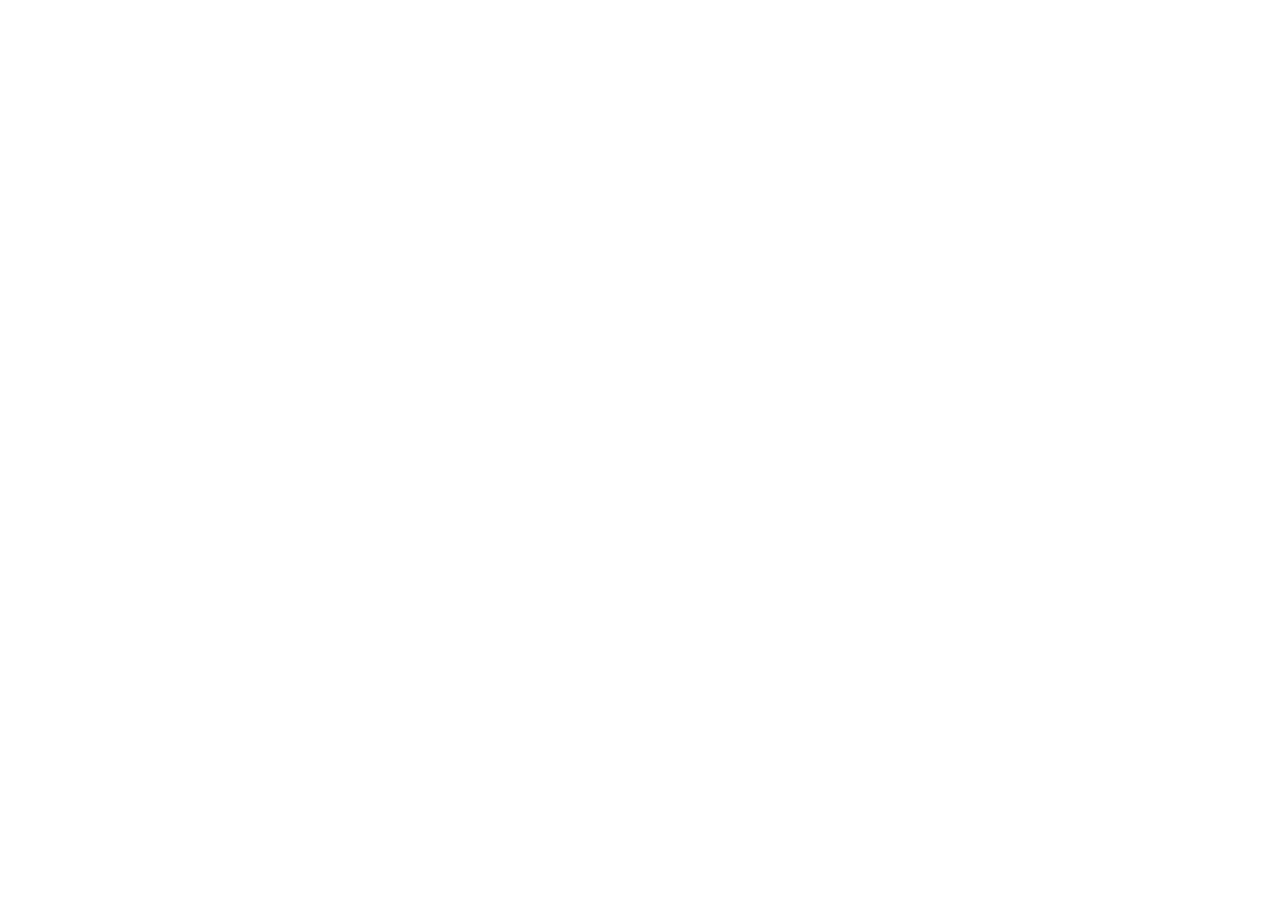
==== index.html @ 64a4ef12 "chore: initialize portfolio project with React and Tailwind Set up the project structure, including " ====
<!doctype html>
<html lang="en" class="scroll-smooth">
  <head>
    <meta charset="UTF-8" />
    <meta name="viewport" content="width=device-width, initial-scale=1.0" />
    <title>MD. Tanvir Rana | IT Support & Networking Portfolio</title>
    <meta
      name="description"
      content="Portfolio of MD. Tanvir Rana - Entry-Level IT Support & Networking Professional. Diploma student at Jashore Polytechnic Institute specializing in Cisco Packet Tracer, routing protocols, PC hardware, and troubleshooting."
    />
    <meta property="og:title" content="MD. Tanvir Rana | IT Support & Networking Portfolio" />
    <meta
      property="og:description"
      content="Entry-Level IT Support & Networking Professional from Jashore, Bangladesh. Practical skills in Cisco Packet Tracer, static/dynamic routing, and hardware diagnostics."
    />
    <meta property="og:type" content="website" />
    <meta name="twitter:card" content="summary_large_image" />
    <meta name="theme-color" content="#071426" />
    <link rel="icon" type="image/svg+xml" href="data:image/svg+xml,<svg xmlns='http://www.w3.org/2000/svg' viewBox='0 0 100 100'><rect width='100' height='100' rx='20' fill='%23071426'/><text x='50' y='65' font-family='sans-serif' font-size='44' font-weight='900' fill='%2336D9FF' text-anchor='middle'>TR</text></svg>" />
    <link rel="preconnect" href="https://fonts.googleapis.com" />
    <link rel="preconnect" href="https://fonts.gstatic.com" crossorigin />
    <link href="https://fonts.googleapis.com/css2?family=Manrope:wght@500;600;700;800&family=Plus+Jakarta+Sans:wght@400;500;600;700&family=JetBrains+Mono:wght@400;500;600&display=swap" rel="stylesheet" />
  </head>
  <body class="bg-[#071426] text-[#F4F7FB] antialiased selection:bg-[#168BFF]/30 selection:text-white transition-colors duration-200">
    <div id="root"></div>
    <script type="module" src="/src/main.tsx"></script>
  </body>
</html>
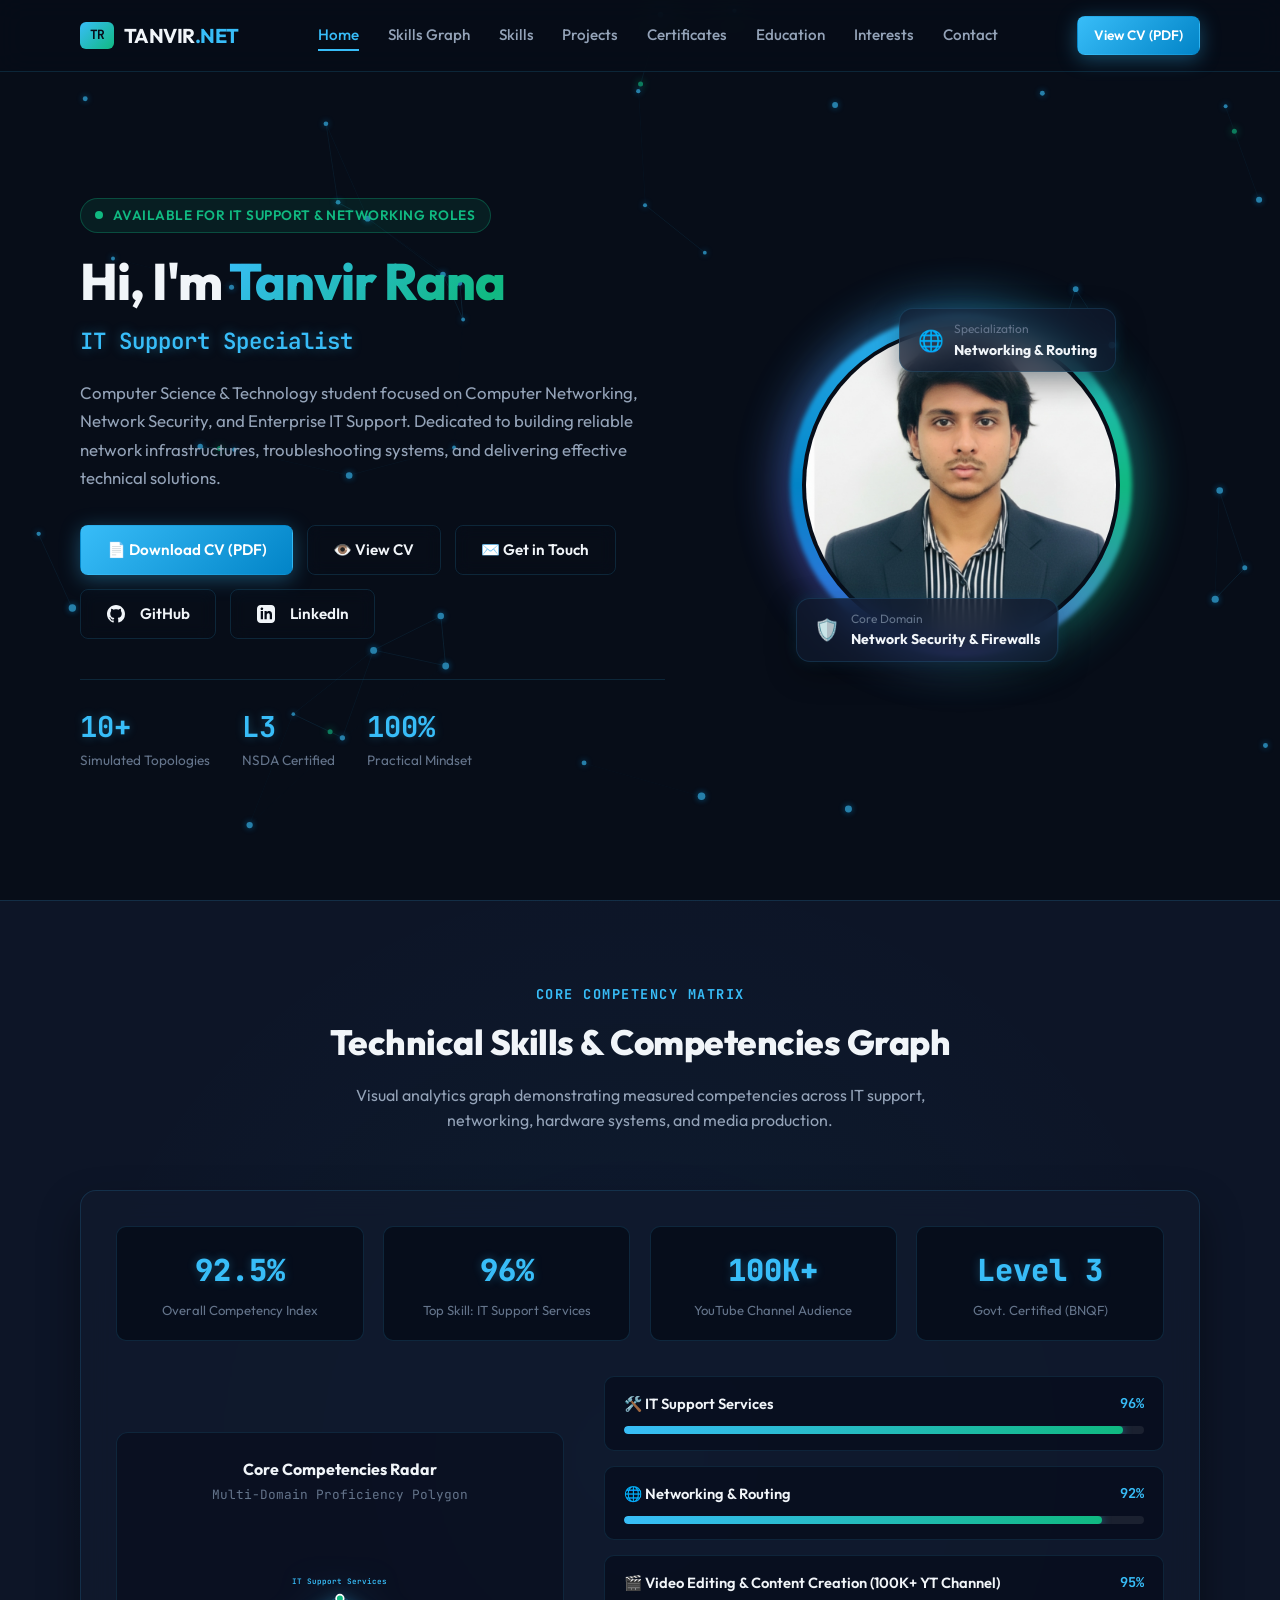
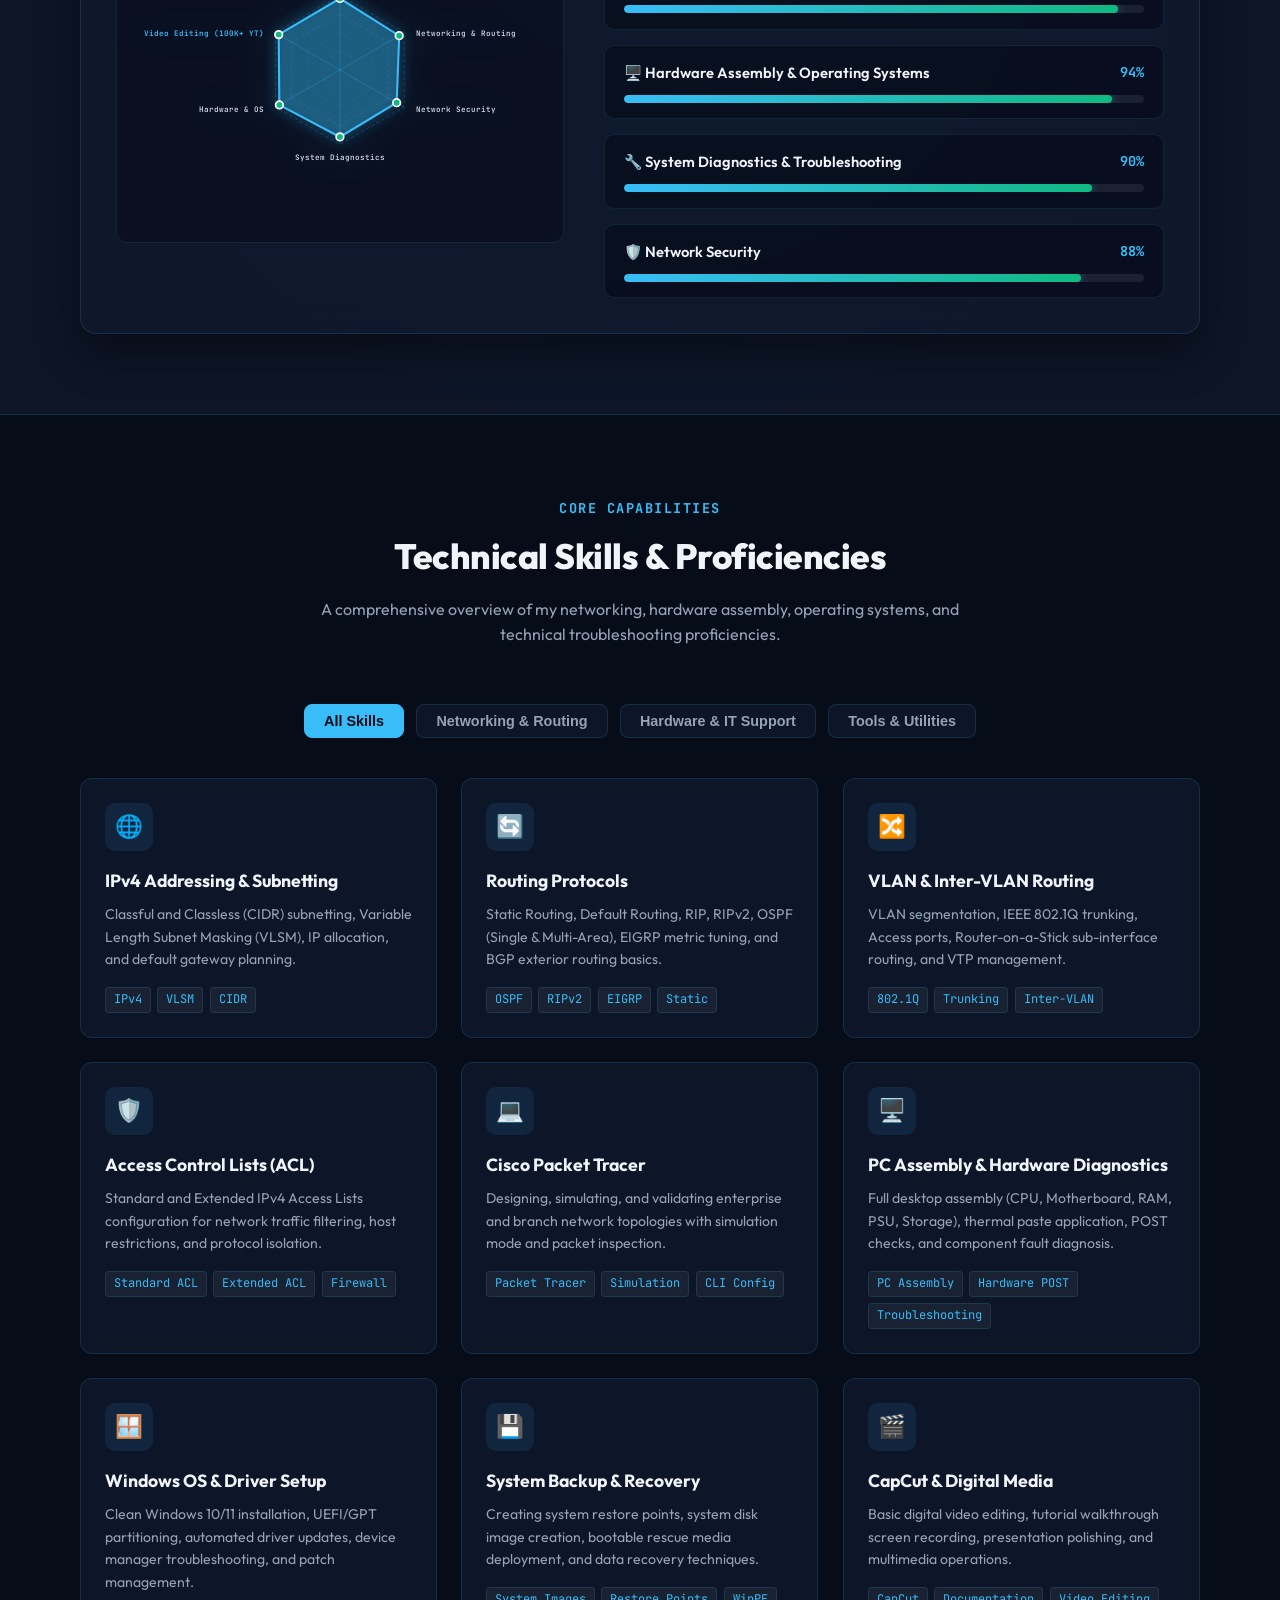
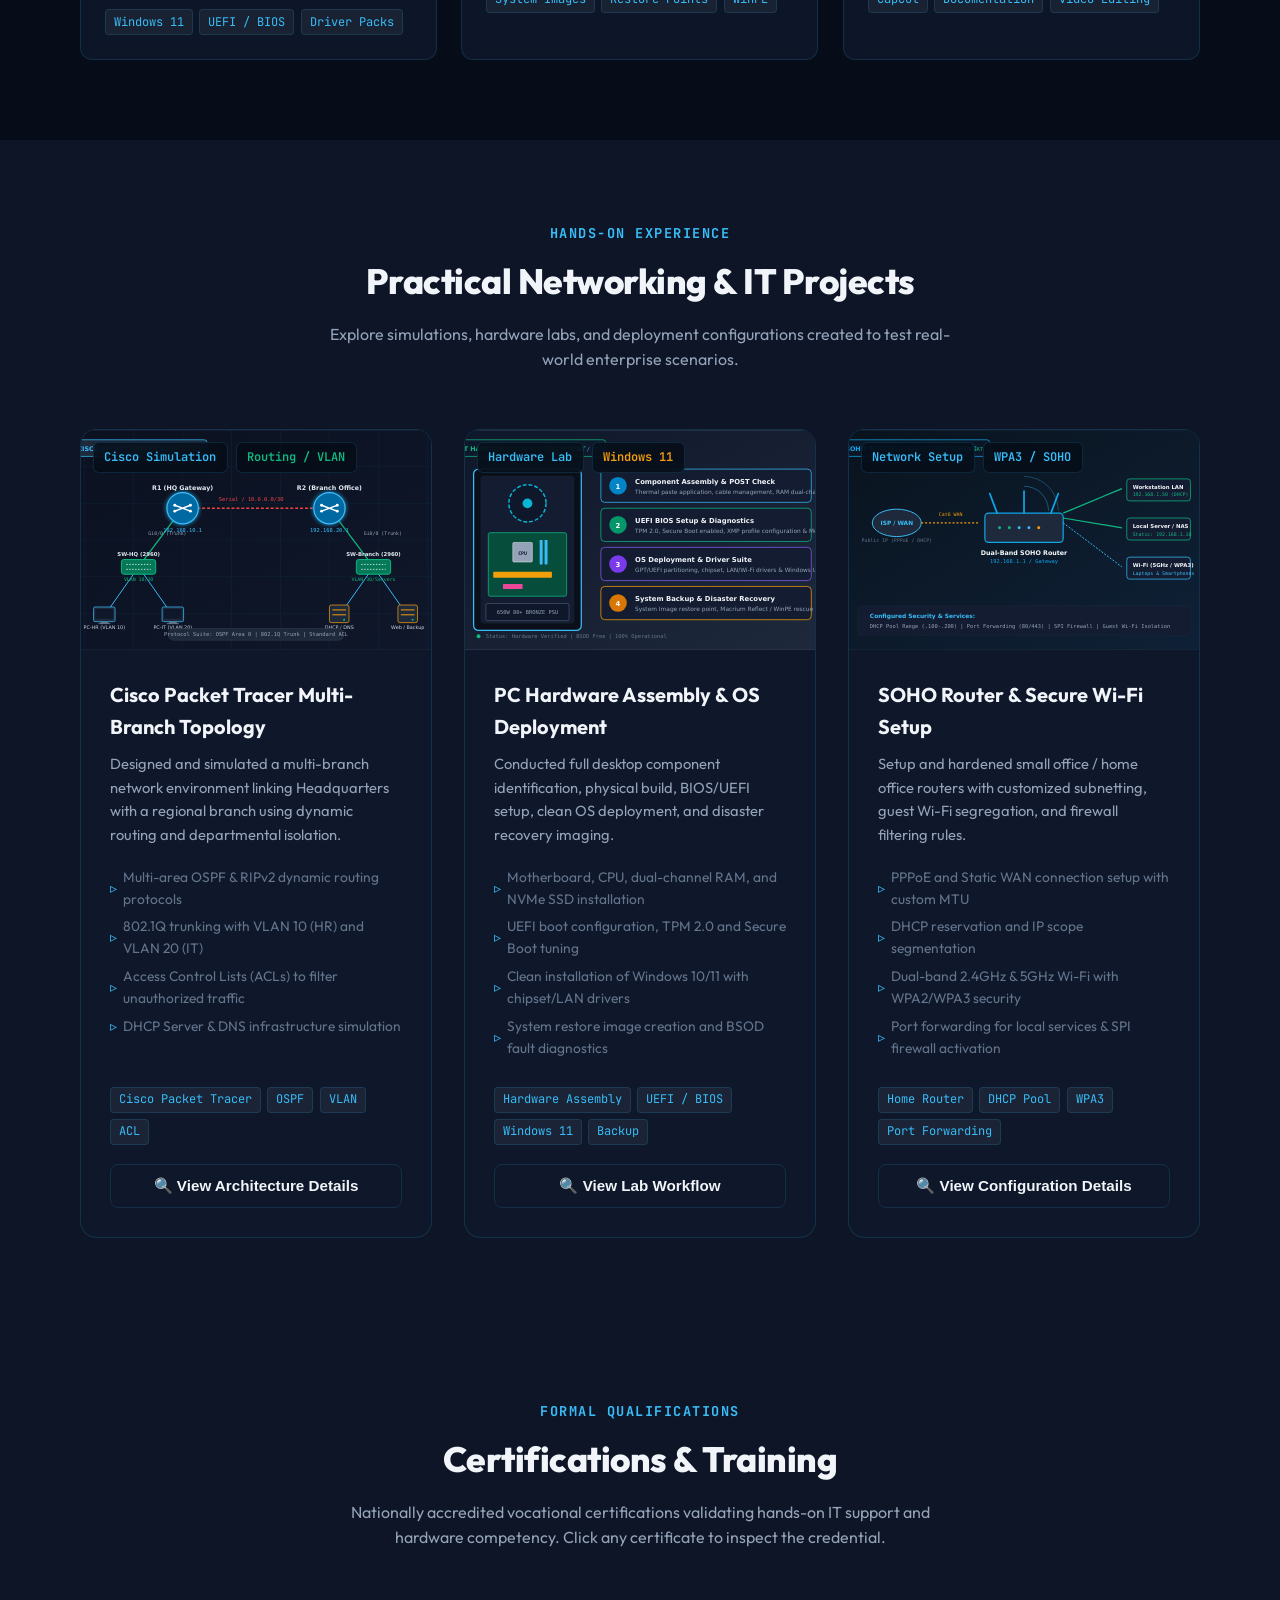
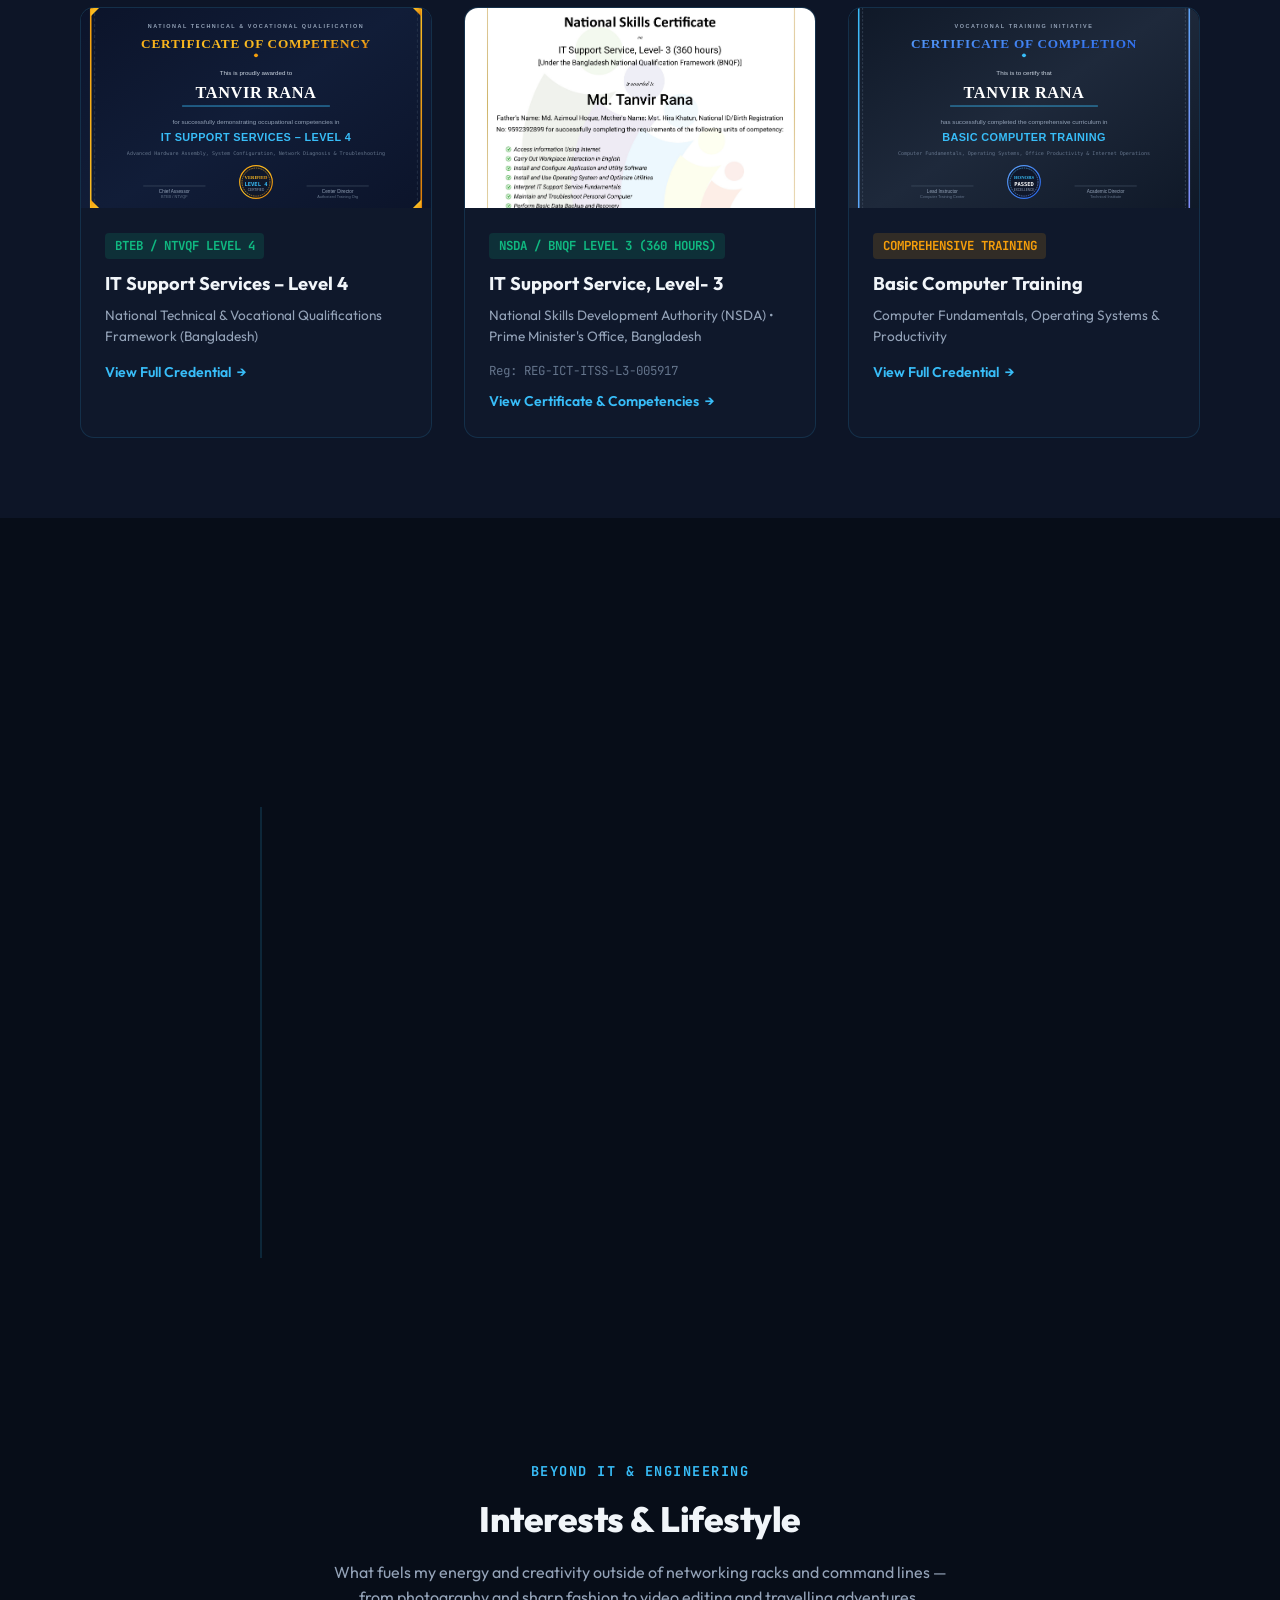
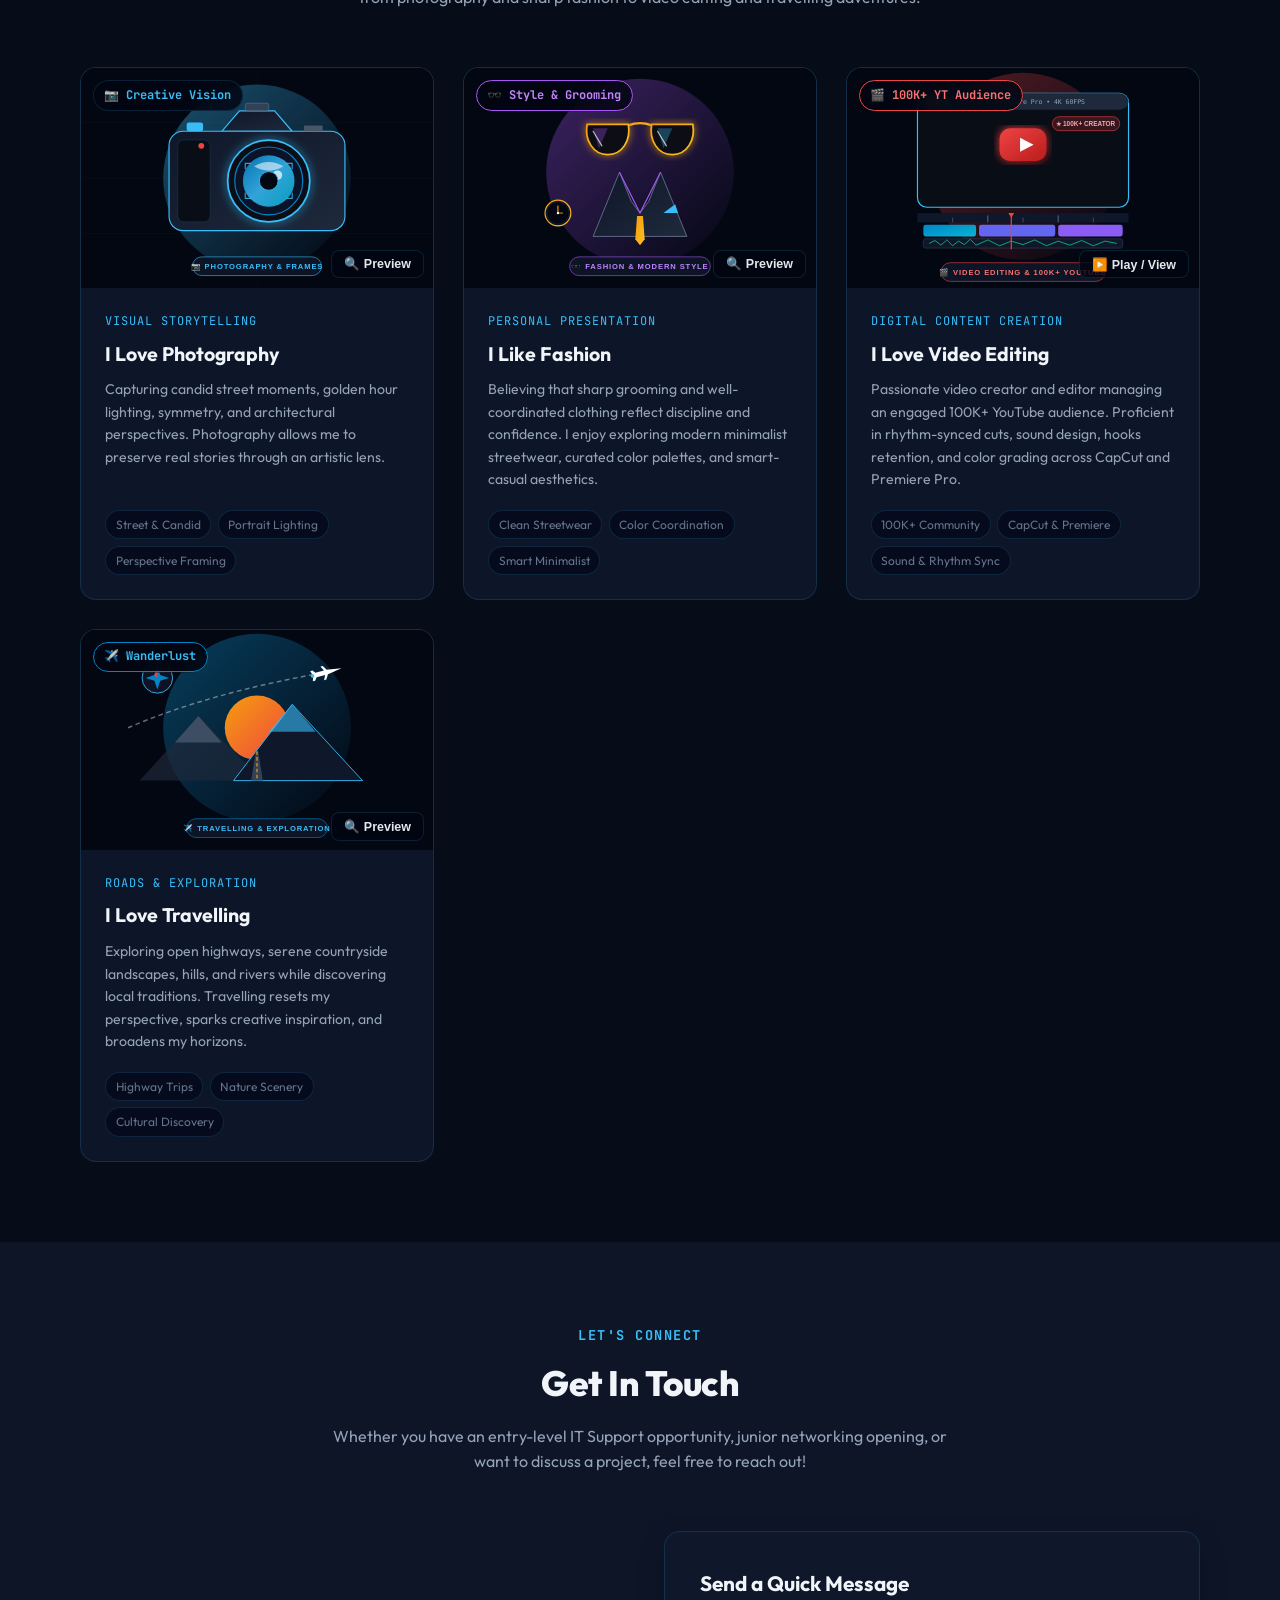
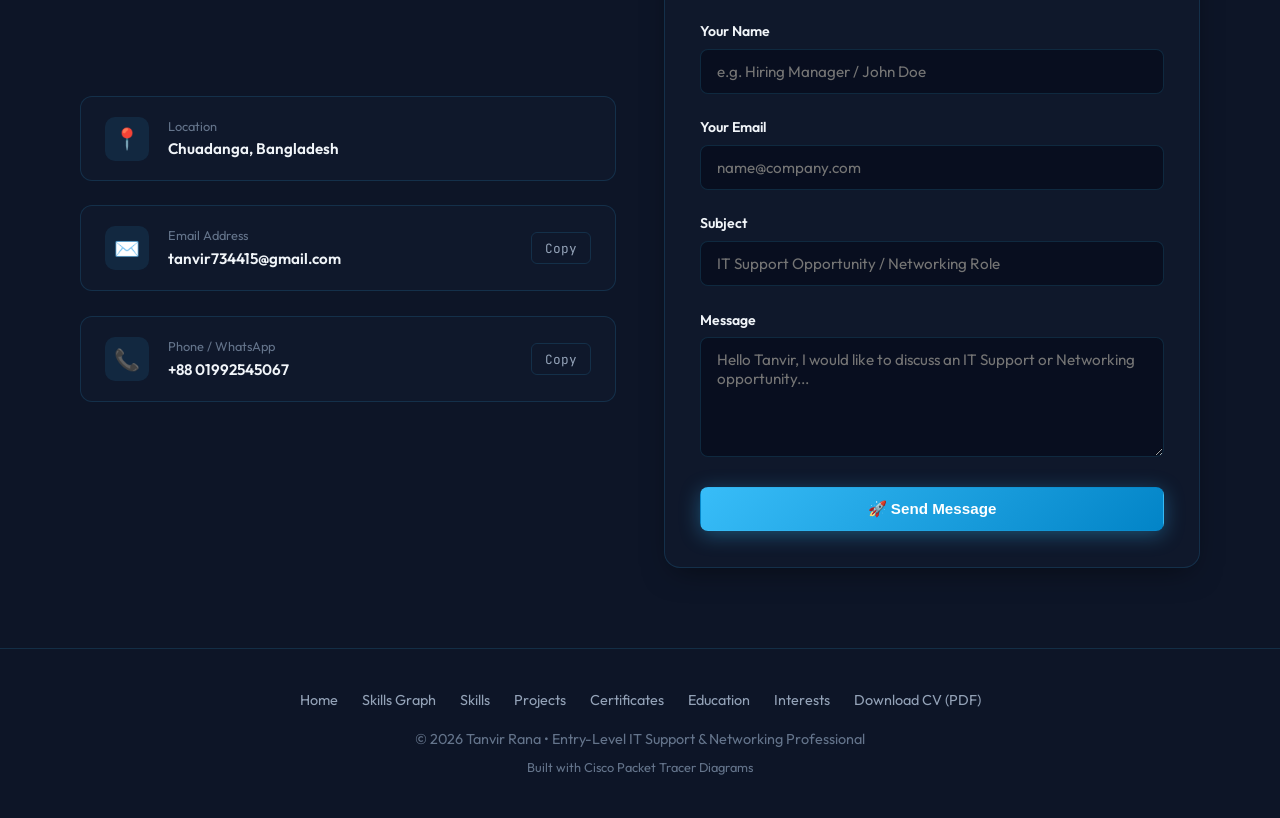
==== commit 9a1676c2: "Add files via upload" ====
--- a/index.html
+++ b/index.html
@@ -1,29 +1,882 @@
-<!doctype html>
-<html lang="en" class="scroll-smooth">
-  <head>
-    <meta charset="UTF-8" />
-    <meta name="viewport" content="width=device-width, initial-scale=1.0" />
-    <title>MD. Tanvir Rana | IT Support & Networking Portfolio</title>
-    <meta
-      name="description"
-      content="Portfolio of MD. Tanvir Rana - Entry-Level IT Support & Networking Professional. Diploma student at Jashore Polytechnic Institute specializing in Cisco Packet Tracer, routing protocols, PC hardware, and troubleshooting."
-    />
-    <meta property="og:title" content="MD. Tanvir Rana | IT Support & Networking Portfolio" />
-    <meta
-      property="og:description"
-      content="Entry-Level IT Support & Networking Professional from Jashore, Bangladesh. Practical skills in Cisco Packet Tracer, static/dynamic routing, and hardware diagnostics."
-    />
-    <meta property="og:type" content="website" />
-    <meta name="twitter:card" content="summary_large_image" />
-    <meta name="theme-color" content="#071426" />
-    <link rel="icon" type="image/svg+xml" href="data:image/svg+xml,<svg xmlns='http://www.w3.org/2000/svg' viewBox='0 0 100 100'><rect width='100' height='100' rx='20' fill='%23071426'/><text x='50' y='65' font-family='sans-serif' font-size='44' font-weight='900' fill='%2336D9FF' text-anchor='middle'>TR</text></svg>" />
-    <link rel="preconnect" href="https://fonts.googleapis.com" />
-    <link rel="preconnect" href="https://fonts.gstatic.com" crossorigin />
-    <link href="https://fonts.googleapis.com/css2?family=Manrope:wght@500;600;700;800&family=Plus+Jakarta+Sans:wght@400;500;600;700&family=JetBrains+Mono:wght@400;500;600&display=swap" rel="stylesheet" />
-  </head>
-  <body class="bg-[#071426] text-[#F4F7FB] antialiased selection:bg-[#168BFF]/30 selection:text-white transition-colors duration-200">
-    <div id="root"></div>
-    <script type="module" src="/src/main.tsx"></script>
-  </body>
-</html>
-
+<!DOCTYPE html>
+<html lang="en">
+<head>
+  <meta charset="UTF-8">
+  <meta name="viewport" content="width=device-width, initial-scale=1.0">
+  <title>Tanvir Rana | Entry-Level IT Support &amp; Networking Professional</title>
+  <meta name="description" content="Portfolio of Tanvir Rana - Computer Science Diploma student specializing in Cisco Packet Tracer, IPv4 Routing, VLANs, PC Assembly, and IT Support.">
+  <meta name="keywords" content="Tanvir Rana, IT Support, Networking, Cisco Packet Tracer, OSPF, VLAN, PC Assembly, Windows Deployment, Portfolio, Bangladesh">
+  
+  <!-- Google Fonts: Outfit & JetBrains Mono -->
+  <link rel="preconnect" href="https://fonts.googleapis.com">
+  <link rel="preconnect" href="https://fonts.gstatic.com" crossorigin>
+  <link href="https://fonts.googleapis.com/css2?family=JetBrains+Mono:wght@400;500;700&family=Outfit:wght@300;400;500;600;700;800&display=swap" rel="stylesheet">
+  
+  <!-- Stylesheet -->
+  <link rel="stylesheet" href="style.css">
+</head>
+<body>
+
+  <!-- Dynamic Animated Background Canvas -->
+  <canvas id="network-canvas"></canvas>
+
+  <div class="content-wrapper">
+    <!-- Navigation Bar -->
+    <header class="navbar" id="navbar">
+      <div class="container nav-container">
+        <a href="#home" class="logo">
+          <span class="logo-badge">TR</span>
+          <span>TANVIR<span class="text-cyan">.NET</span></span>
+        </a>
+
+        <ul class="nav-links" id="nav-links">
+          <li><a href="#home" class="nav-link active">Home</a></li>
+          <li><a href="#skills-graph" class="nav-link">Skills Graph</a></li>
+          <li><a href="#skills" class="nav-link">Skills</a></li>
+          <li><a href="#projects" class="nav-link">Projects</a></li>
+          <li><a href="#certifications" class="nav-link">Certificates</a></li>
+          <li><a href="#education" class="nav-link">Education</a></li>
+          <li><a href="#interests" class="nav-link">Interests</a></li>
+          <li><a href="#contact" class="nav-link">Contact</a></li>
+        </ul>
+
+        <div class="nav-actions">
+          <a href="assets/docs/MD_TANVIR_RANA_CV.pdf" target="_blank" class="btn btn-primary" style="padding: 0.5rem 1rem; font-size: 0.85rem;">View CV (PDF)</a>
+          <button class="hamburger" id="hamburger-btn" aria-label="Open Navigation Menu">☰</button>
+        </div>
+      </div>
+    </header>
+
+    <!-- Hero Section -->
+    <section class="hero-section" id="home">
+      <div class="container hero-grid">
+        <div class="hero-content">
+          <div class="hero-badge-wrap">
+            <span class="pulse-dot"></span>
+            <span class="hero-badge-text">Available for IT Support &amp; Networking Roles</span>
+          </div>
+
+          <h1 class="hero-title">
+            Hi, I'm <span class="gradient-text">Tanvir Rana</span>
+          </h1>
+
+          <div class="typewriter-line">
+            <span class="mono" id="typewriter-text"></span>
+          </div>
+
+          <p class="hero-desc">
+            Computer Science &amp; Technology student focused on Computer Networking, Network Security, and Enterprise IT Support. Dedicated to building reliable network infrastructures, troubleshooting systems, and delivering effective technical solutions.
+          </p>
+
+          <div class="hero-actions">
+            <div class="hero-actions-row">
+              <a href="assets/docs/MD_TANVIR_RANA_CV.pdf" target="_blank" class="btn btn-primary" title="Download Official PDF CV">
+                <span>📄 Download CV (PDF)</span>
+              </a>
+              <a href="assets/docs/Tanvir_Rana_CV.html" target="_blank" class="btn btn-outline" title="View Interactive Online CV">
+                <span>👁️ View CV</span>
+              </a>
+              <a href="#contact" class="btn btn-outline">
+                <span>✉️ Get in Touch</span>
+              </a>
+            </div>
+            <div class="hero-social-row">
+              <a href="https://github.com/Md-Tanvir-Rana/Portfolio" target="_blank" rel="noopener noreferrer" class="btn btn-outline" title="GitHub Profile">
+                <svg width="18" height="18" viewBox="0 0 24 24" fill="currentColor" style="vertical-align: middle; margin-right: 0.35rem;"><path d="M12 0C5.37 0 0 5.37 0 12c0 5.31 3.435 9.795 8.205 11.385.6.105.825-.255.825-.57 0-.285-.015-1.23-.015-2.235-3.015.555-3.795-.735-4.035-1.41-.135-.345-.72-1.41-1.23-1.695-.42-.225-1.02-.78-.015-.795.945-.015 1.62.87 1.845 1.23 1.08 1.815 2.805 1.305 3.495.99.105-.78.42-1.305.765-1.605-2.67-.3-5.46-1.335-5.46-5.925 0-1.305.465-2.385 1.23-3.225-.12-.3-.54-1.53.12-3.18 0 0 1.005-.315 3.3 1.23.96-.27 1.98-.405 3-.405s2.04.135 3 .405c2.295-1.56 3.3-1.23 3.3-1.23.66 1.65.24 2.88.12 3.18.765.84 1.23 1.905 1.23 3.225 0 4.605-2.805 5.625-5.475 5.925.435.375.81 1.095.81 2.22 0 1.605-.015 2.895-.015 3.3 0 .315.225.69.825.57A12.02 12.02 0 0024 12c0-6.63-5.37-12-12-12z"/></svg>
+                <span>GitHub</span>
+              </a>
+              <a href="https://linkedin.com/in/tanvir-rana" target="_blank" rel="noopener noreferrer" class="btn btn-outline" title="LinkedIn Profile">
+                <svg width="18" height="18" viewBox="0 0 24 24" fill="currentColor" style="vertical-align: middle; margin-right: 0.35rem;"><path d="M19 0h-14c-2.761 0-5 2.239-5 5v14c0 2.761 2.239 5 5 5h14c2.762 0 5-2.239 5-5v-14c0-2.761-2.238-5-5-5zm-11 19h-3v-11h3v11zm-1.5-12.268c-.966 0-1.75-.79-1.75-1.764s.784-1.764 1.75-1.764 1.75.79 1.75 1.764-.783 1.764-1.75 1.764zm13.5 12.268h-3v-5.604c0-3.368-4-3.113-4 0v5.604h-3v-11h3v1.765c1.396-2.586 7-2.777 7 2.476v6.759z"/></svg>
+                <span>LinkedIn</span>
+              </a>
+            </div>
+          </div>
+
+          <div class="hero-stats">
+            <div class="stat-item">
+              <h3>10+</h3>
+              <p>Simulated Topologies</p>
+            </div>
+            <div class="stat-item">
+              <h3>L3</h3>
+              <p>NSDA Certified</p>
+            </div>
+            <div class="stat-item">
+              <h3>100%</h3>
+              <p>Practical Mindset</p>
+            </div>
+          </div>
+        </div>
+
+        <div class="hero-visual">
+          <div class="avatar-card">
+            <div class="avatar-inner">
+              <img src="assets/images/profile.jpg" alt="Tanvir Rana - IT Support Specialist">
+            </div>
+
+            <!-- Floating Badges -->
+            <div class="floating-tech-badge badge-top">
+              <span class="badge-icon">🌐</span>
+              <div>
+                <div class="badge-label">Specialization</div>
+                <div class="badge-val">Networking &amp; Routing</div>
+              </div>
+            </div>
+
+            <div class="floating-tech-badge badge-bottom">
+              <span class="badge-icon">🛡️</span>
+              <div>
+                <div class="badge-label">Core Domain</div>
+                <div class="badge-val">Network Security &amp; Firewalls</div>
+              </div>
+            </div>
+          </div>
+        </div>
+      </div>
+    </section>
+
+
+
+            <!-- Networking & Technical Skills Graph -->
+    <section class="skills-graph-section" id="skills-graph">
+      <div class="container">
+        <div class="section-header reveal">
+          <span class="section-tag">Core Competency Matrix</span>
+          <h2 class="section-title">Technical Skills &amp; Competencies Graph</h2>
+          <p class="section-desc">
+            Visual analytics graph demonstrating measured competencies across IT support, networking, hardware systems, and media production.
+          </p>
+        </div>
+
+        <div class="graph-card-wrapper reveal">
+          <!-- Summary Metric Row -->
+          <div class="graph-stats-row">
+            <div class="graph-stat-box">
+              <div class="graph-stat-val">92.5%</div>
+              <div class="graph-stat-lbl">Overall Competency Index</div>
+            </div>
+            <div class="graph-stat-box">
+              <div class="graph-stat-val">96%</div>
+              <div class="graph-stat-lbl">Top Skill: IT Support Services</div>
+            </div>
+            <div class="graph-stat-box">
+              <div class="graph-stat-val">100K+</div>
+              <div class="graph-stat-lbl">YouTube Channel Audience</div>
+            </div>
+            <div class="graph-stat-box">
+              <div class="graph-stat-val">Level 3</div>
+              <div class="graph-stat-lbl">Govt. Certified (BNQF)</div>
+            </div>
+          </div>
+
+          <!-- Graph Main Grid: Radar on Left, Progress Bars on Right -->
+          <div class="graph-main-grid">
+            <!-- Left: Cyber Radar / Spider Chart -->
+            <div class="radar-container">
+              <div class="radar-title">Core Competencies Radar</div>
+              <div class="radar-subtitle">Multi-Domain Proficiency Polygon</div>
+
+              <svg class="radar-svg" viewBox="0 0 480 350" xmlns="http://www.w3.org/2000/svg">
+                <!-- Concentric Hexagons (Grid Lines) -->
+                <polygon points="240.0,87.0 316.2,131.0 316.2,219.0 240.0,263.0 163.8,219.0 163.8,131.0" fill="none" stroke="rgba(56, 189, 248, 0.20)" stroke-width="1.2" stroke-dasharray="4 3"/>
+                <polygon points="240.0,109.0 297.2,142.0 297.2,208.0 240.0,241.0 182.8,208.0 182.8,142.0" fill="none" stroke="rgba(56, 189, 248, 0.16)" stroke-width="1.2" stroke-dasharray="4 3"/>
+                <polygon points="240.0,131.0 278.1,153.0 278.1,197.0 240.0,219.0 201.9,197.0 201.9,153.0" fill="none" stroke="rgba(56, 189, 248, 0.12)" stroke-width="1.2" stroke-dasharray="4 3"/>
+                <polygon points="240.0,153.0 259.1,164.0 259.1,186.0 240.0,197.0 220.9,186.0 220.9,164.0" fill="none" stroke="rgba(56, 189, 248, 0.09)" stroke-width="1.2" stroke-dasharray="4 3"/>
+                <!-- Axis Lines -->
+                <line x1="240" y1="175" x2="240.0" y2="87.0" stroke="rgba(56, 189, 248, 0.2)" stroke-width="1.5"/>
+                <line x1="240" y1="175" x2="316.2" y2="131.0" stroke="rgba(56, 189, 248, 0.2)" stroke-width="1.5"/>
+                <line x1="240" y1="175" x2="316.2" y2="219.0" stroke="rgba(56, 189, 248, 0.2)" stroke-width="1.5"/>
+                <line x1="240" y1="175" x2="240.0" y2="263.0" stroke="rgba(56, 189, 248, 0.2)" stroke-width="1.5"/>
+                <line x1="240" y1="175" x2="163.8" y2="219.0" stroke="rgba(56, 189, 248, 0.2)" stroke-width="1.5"/>
+                <line x1="240" y1="175" x2="163.8" y2="131.0" stroke="rgba(56, 189, 248, 0.2)" stroke-width="1.5"/>
+                <!-- Data Polygon -->
+                <polygon class="radar-polygon" points="240.0,90.5 310.1,134.5 307.1,213.7 240.0,254.2 168.4,216.4 167.6,133.2"/>
+                <!-- Data Points -->
+                <circle class="radar-point" cx="240.0" cy="90.5" r="4.5" title="IT Support Services: 96%"/>
+                <circle class="radar-point" cx="310.1" cy="134.5" r="4.5" title="Networking &amp; Routing: 92%"/>
+                <circle class="radar-point" cx="307.1" cy="213.7" r="4.5" title="Network Security: 88%"/>
+                <circle class="radar-point" cx="240.0" cy="254.2" r="4.5" title="System Diagnostics: 90%"/>
+                <circle class="radar-point" cx="168.4" cy="216.4" r="4.5" title="Hardware &amp; OS: 94%"/>
+                <circle class="radar-point" cx="167.6" cy="133.2" r="4.5" title="Video Editing (100K+ YT): 95%"/>
+                <!-- Outer Labels -->
+                <text x="240.0" y="73.0" fill="#38bdf8" font-family="'JetBrains Mono', monospace" font-size="9" font-weight="600" text-anchor="middle">IT Support Services</text>
+                <text x="330.2" y="135.0" fill="#cbd5e1" font-family="'JetBrains Mono', monospace" font-size="9" font-weight="600" text-anchor="start">Networking &amp; Routing</text>
+                <text x="330.2" y="225.0" fill="#cbd5e1" font-family="'JetBrains Mono', monospace" font-size="9" font-weight="600" text-anchor="start">Network Security</text>
+                <text x="240.0" y="281.0" fill="#cbd5e1" font-family="'JetBrains Mono', monospace" font-size="9" font-weight="600" text-anchor="middle">System Diagnostics</text>
+                <text x="149.8" y="225.0" fill="#cbd5e1" font-family="'JetBrains Mono', monospace" font-size="9" font-weight="600" text-anchor="end">Hardware &amp; OS</text>
+                <text x="149.8" y="135.0" fill="#38bdf8" font-family="'JetBrains Mono', monospace" font-size="9" font-weight="600" text-anchor="end">Video Editing (100K+ YT)</text>
+              </svg>
+            </div>
+
+            <!-- Right: Detailed Skill Bars Graph -->
+            <div class="bar-graph-list">
+              <!-- Bar 1 -->
+              <div class="skill-bar-item">
+                <div class="skill-bar-header">
+                  <span class="skill-bar-title">🛠️ IT Support Services</span>
+                  <span class="skill-bar-badge">96%</span>
+                </div>
+                <div class="skill-bar-track">
+                  <div class="skill-bar-fill" style="width: 96%;"></div>
+                </div>
+              </div>
+
+              <!-- Bar 2 -->
+              <div class="skill-bar-item">
+                <div class="skill-bar-header">
+                  <span class="skill-bar-title">🌐 Networking &amp; Routing</span>
+                  <span class="skill-bar-badge">92%</span>
+                </div>
+                <div class="skill-bar-track">
+                  <div class="skill-bar-fill" style="width: 92%;"></div>
+                </div>
+              </div>
+
+              <!-- Bar 3 -->
+              <div class="skill-bar-item">
+                <div class="skill-bar-header">
+                  <span class="skill-bar-title">🎬 Video Editing &amp; Content Creation (100K+ YT Channel)</span>
+                  <span class="skill-bar-badge">95%</span>
+                </div>
+                <div class="skill-bar-track">
+                  <div class="skill-bar-fill" style="width: 95%;"></div>
+                </div>
+              </div>
+
+              <!-- Bar 4 -->
+              <div class="skill-bar-item">
+                <div class="skill-bar-header">
+                  <span class="skill-bar-title">🖥️ Hardware Assembly &amp; Operating Systems</span>
+                  <span class="skill-bar-badge">94%</span>
+                </div>
+                <div class="skill-bar-track">
+                  <div class="skill-bar-fill" style="width: 94%;"></div>
+                </div>
+              </div>
+
+              <!-- Bar 5 -->
+              <div class="skill-bar-item">
+                <div class="skill-bar-header">
+                  <span class="skill-bar-title">🔧 System Diagnostics &amp; Troubleshooting</span>
+                  <span class="skill-bar-badge">90%</span>
+                </div>
+                <div class="skill-bar-track">
+                  <div class="skill-bar-fill" style="width: 90%;"></div>
+                </div>
+              </div>
+
+              <!-- Bar 6 -->
+              <div class="skill-bar-item">
+                <div class="skill-bar-header">
+                  <span class="skill-bar-title">🛡️ Network Security</span>
+                  <span class="skill-bar-badge">88%</span>
+                </div>
+                <div class="skill-bar-track">
+                  <div class="skill-bar-fill" style="width: 88%;"></div>
+                </div>
+              </div>
+            </div>
+          </div>
+        </div>
+      </div>
+    </section>
+
+        <!-- Technical Skills Section -->
+    <section id="skills">
+      <div class="container">
+        <div class="section-header reveal">
+          <span class="section-tag">Core Capabilities</span>
+          <h2 class="section-title">Technical Skills &amp; Proficiencies</h2>
+          <p class="section-desc">
+            A comprehensive overview of my networking, hardware assembly, operating systems, and technical troubleshooting proficiencies.
+          </p>
+        </div>
+
+        <div class="skills-filter reveal">
+          <button class="filter-btn active" data-filter="all">All Skills</button>
+          <button class="filter-btn" data-filter="networking">Networking &amp; Routing</button>
+          <button class="filter-btn" data-filter="hardware">Hardware &amp; IT Support</button>
+          <button class="filter-btn" data-filter="tools">Tools &amp; Utilities</button>
+        </div>
+
+        <div class="skills-grid">
+          <!-- Skill Card 1 -->
+          <div class="skill-card" data-category="networking">
+            <div class="skill-icon-wrap">🌐</div>
+            <h3 class="skill-title">IPv4 Addressing &amp; Subnetting</h3>
+            <p class="skill-desc">Classful and Classless (CIDR) subnetting, Variable Length Subnet Masking (VLSM), IP allocation, and default gateway planning.</p>
+            <div class="skill-tags">
+              <span class="skill-tag">IPv4</span>
+              <span class="skill-tag">VLSM</span>
+              <span class="skill-tag">CIDR</span>
+            </div>
+          </div>
+
+          <!-- Skill Card 2 -->
+          <div class="skill-card" data-category="networking">
+            <div class="skill-icon-wrap">🔄</div>
+            <h3 class="skill-title">Routing Protocols</h3>
+            <p class="skill-desc">Static Routing, Default Routing, RIP, RIPv2, OSPF (Single &amp; Multi-Area), EIGRP metric tuning, and BGP exterior routing basics.</p>
+            <div class="skill-tags">
+              <span class="skill-tag">OSPF</span>
+              <span class="skill-tag">RIPv2</span>
+              <span class="skill-tag">EIGRP</span>
+              <span class="skill-tag">Static</span>
+            </div>
+          </div>
+
+          <!-- Skill Card 3 -->
+          <div class="skill-card" data-category="networking">
+            <div class="skill-icon-wrap">🔀</div>
+            <h3 class="skill-title">VLAN &amp; Inter-VLAN Routing</h3>
+            <p class="skill-desc">VLAN segmentation, IEEE 802.1Q trunking, Access ports, Router-on-a-Stick sub-interface routing, and VTP management.</p>
+            <div class="skill-tags">
+              <span class="skill-tag">802.1Q</span>
+              <span class="skill-tag">Trunking</span>
+              <span class="skill-tag">Inter-VLAN</span>
+            </div>
+          </div>
+
+          <!-- Skill Card 4 -->
+          <div class="skill-card" data-category="networking">
+            <div class="skill-icon-wrap">🛡️</div>
+            <h3 class="skill-title">Access Control Lists (ACL)</h3>
+            <p class="skill-desc">Standard and Extended IPv4 Access Lists configuration for network traffic filtering, host restrictions, and protocol isolation.</p>
+            <div class="skill-tags">
+              <span class="skill-tag">Standard ACL</span>
+              <span class="skill-tag">Extended ACL</span>
+              <span class="skill-tag">Firewall</span>
+            </div>
+          </div>
+
+          <!-- Skill Card 5 -->
+          <div class="skill-card" data-category="tools">
+            <div class="skill-icon-wrap">💻</div>
+            <h3 class="skill-title">Cisco Packet Tracer</h3>
+            <p class="skill-desc">Designing, simulating, and validating enterprise and branch network topologies with simulation mode and packet inspection.</p>
+            <div class="skill-tags">
+              <span class="skill-tag">Packet Tracer</span>
+              <span class="skill-tag">Simulation</span>
+              <span class="skill-tag">CLI Config</span>
+            </div>
+          </div>
+
+          <!-- Skill Card 6 -->
+          <div class="skill-card" data-category="hardware">
+            <div class="skill-icon-wrap">🖥️</div>
+            <h3 class="skill-title">PC Assembly &amp; Hardware Diagnostics</h3>
+            <p class="skill-desc">Full desktop assembly (CPU, Motherboard, RAM, PSU, Storage), thermal paste application, POST checks, and component fault diagnosis.</p>
+            <div class="skill-tags">
+              <span class="skill-tag">PC Assembly</span>
+              <span class="skill-tag">Hardware POST</span>
+              <span class="skill-tag">Troubleshooting</span>
+            </div>
+          </div>
+
+          <!-- Skill Card 7 -->
+          <div class="skill-card" data-category="hardware">
+            <div class="skill-icon-wrap">🪟</div>
+            <h3 class="skill-title">Windows OS &amp; Driver Setup</h3>
+            <p class="skill-desc">Clean Windows 10/11 installation, UEFI/GPT partitioning, automated driver updates, device manager troubleshooting, and patch management.</p>
+            <div class="skill-tags">
+              <span class="skill-tag">Windows 11</span>
+              <span class="skill-tag">UEFI / BIOS</span>
+              <span class="skill-tag">Driver Packs</span>
+            </div>
+          </div>
+
+          <!-- Skill Card 8 -->
+          <div class="skill-card" data-category="hardware">
+            <div class="skill-icon-wrap">💾</div>
+            <h3 class="skill-title">System Backup &amp; Recovery</h3>
+            <p class="skill-desc">Creating system restore points, system disk image creation, bootable rescue media deployment, and data recovery techniques.</p>
+            <div class="skill-tags">
+              <span class="skill-tag">System Images</span>
+              <span class="skill-tag">Restore Points</span>
+              <span class="skill-tag">WinPE</span>
+            </div>
+          </div>
+
+          <!-- Skill Card 9 -->
+          <div class="skill-card" data-category="tools">
+            <div class="skill-icon-wrap">🎬</div>
+            <h3 class="skill-title">CapCut &amp; Digital Media</h3>
+            <p class="skill-desc">Basic digital video editing, tutorial walkthrough screen recording, presentation polishing, and multimedia operations.</p>
+            <div class="skill-tags">
+              <span class="skill-tag">CapCut</span>
+              <span class="skill-tag">Documentation</span>
+              <span class="skill-tag">Video Editing</span>
+            </div>
+          </div>
+        </div>
+      </div>
+    </section>
+
+    <!-- Projects Section -->
+    <section class="projects-section" id="projects" style="background: var(--bg-secondary);">
+      <div class="container">
+        <div class="section-header reveal">
+          <span class="section-tag">Hands-on Experience</span>
+          <h2 class="section-title">Practical Networking &amp; IT Projects</h2>
+          <p class="section-desc">
+            Explore simulations, hardware labs, and deployment configurations created to test real-world enterprise scenarios.
+          </p>
+        </div>
+
+        <div class="projects-grid">
+          <!-- Project 1: Cisco Packet Tracer Labs -->
+          <div class="project-card reveal reveal-delay-1">
+            <div class="project-img-wrapper">
+              <img src="assets/images/cisco-topology.svg" alt="Cisco Packet Tracer Topology">
+              <div class="project-overlay">
+                <span class="project-category-tag">Cisco Simulation</span>
+                <span class="project-category-tag" style="color:var(--accent-emerald);">Routing / VLAN</span>
+              </div>
+            </div>
+
+            <div class="project-content">
+              <h3 class="project-title">Cisco Packet Tracer Multi-Branch Topology</h3>
+              <p class="project-desc">
+                Designed and simulated a multi-branch network environment linking Headquarters with a regional branch using dynamic routing and departmental isolation.
+              </p>
+
+              <ul class="project-features">
+                <li>Multi-area OSPF &amp; RIPv2 dynamic routing protocols</li>
+                <li>802.1Q trunking with VLAN 10 (HR) and VLAN 20 (IT)</li>
+                <li>Access Control Lists (ACLs) to filter unauthorized traffic</li>
+                <li>DHCP Server &amp; DNS infrastructure simulation</li>
+              </ul>
+
+              <div class="project-tech-stack">
+                <span class="skill-tag">Cisco Packet Tracer</span>
+                <span class="skill-tag">OSPF</span>
+                <span class="skill-tag">VLAN</span>
+                <span class="skill-tag">ACL</span>
+              </div>
+
+              <div class="project-actions">
+                <button class="btn btn-outline" style="width:100%; justify-content:center;" data-modal-trigger="cisco">
+                  🔍 View Architecture Details
+                </button>
+              </div>
+            </div>
+          </div>
+
+          <!-- Project 2: PC Assembly & OS Deployment -->
+          <div class="project-card reveal reveal-delay-2">
+            <div class="project-img-wrapper">
+              <img src="assets/images/pc-assembly.svg" alt="PC Assembly and Troubleshooting">
+              <div class="project-overlay">
+                <span class="project-category-tag">Hardware Lab</span>
+                <span class="project-category-tag" style="color:var(--accent-amber);">Windows 11</span>
+              </div>
+            </div>
+
+            <div class="project-content">
+              <h3 class="project-title">PC Hardware Assembly &amp; OS Deployment</h3>
+              <p class="project-desc">
+                Conducted full desktop component identification, physical build, BIOS/UEFI setup, clean OS deployment, and disaster recovery imaging.
+              </p>
+
+              <ul class="project-features">
+                <li>Motherboard, CPU, dual-channel RAM, and NVMe SSD installation</li>
+                <li>UEFI boot configuration, TPM 2.0 and Secure Boot tuning</li>
+                <li>Clean installation of Windows 10/11 with chipset/LAN drivers</li>
+                <li>System restore image creation and BSOD fault diagnostics</li>
+              </ul>
+
+              <div class="project-tech-stack">
+                <span class="skill-tag">Hardware Assembly</span>
+                <span class="skill-tag">UEFI / BIOS</span>
+                <span class="skill-tag">Windows 11</span>
+                <span class="skill-tag">Backup</span>
+              </div>
+
+              <div class="project-actions">
+                <button class="btn btn-outline" style="width:100%; justify-content:center;" data-modal-trigger="hardware">
+                  🔍 View Lab Workflow
+                </button>
+              </div>
+            </div>
+          </div>
+
+          <!-- Project 3: SOHO Router & Wi-Fi Configuration -->
+          <div class="project-card reveal reveal-delay-3">
+            <div class="project-img-wrapper">
+              <img src="assets/images/soho-network.svg" alt="SOHO Router Configuration">
+              <div class="project-overlay">
+                <span class="project-category-tag">Network Setup</span>
+                <span class="project-category-tag" style="color:var(--accent-cyan);">WPA3 / SOHO</span>
+              </div>
+            </div>
+
+            <div class="project-content">
+              <h3 class="project-title">SOHO Router &amp; Secure Wi-Fi Setup</h3>
+              <p class="project-desc">
+                Setup and hardened small office / home office routers with customized subnetting, guest Wi-Fi segregation, and firewall filtering rules.
+              </p>
+
+              <ul class="project-features">
+                <li>PPPoE and Static WAN connection setup with custom MTU</li>
+                <li>DHCP reservation and IP scope segmentation</li>
+                <li>Dual-band 2.4GHz &amp; 5GHz Wi-Fi with WPA2/WPA3 security</li>
+                <li>Port forwarding for local services &amp; SPI firewall activation</li>
+              </ul>
+
+              <div class="project-tech-stack">
+                <span class="skill-tag">Home Router</span>
+                <span class="skill-tag">DHCP Pool</span>
+                <span class="skill-tag">WPA3</span>
+                <span class="skill-tag">Port Forwarding</span>
+              </div>
+
+              <div class="project-actions">
+                <button class="btn btn-outline" style="width:100%; justify-content:center;" data-modal-trigger="soho">
+                  🔍 View Configuration Details
+                </button>
+              </div>
+            </div>
+          </div>
+        </div>
+      </div>
+    </section>
+
+    <!-- Certifications Section -->
+    <section class="cert-section" id="certifications">
+      <div class="container">
+        <div class="section-header reveal">
+          <span class="section-tag">Formal Qualifications</span>
+          <h2 class="section-title">Certifications &amp; Training</h2>
+          <p class="section-desc">
+            Nationally accredited vocational certifications validating hands-on IT support and hardware competency. Click any certificate to inspect the credential.
+          </p>
+        </div>
+
+        <div class="certs-grid">
+          <!-- Cert 1: Level 4 -->
+          <div class="cert-card reveal reveal-delay-1" data-modal-trigger="certLevel4">
+            <div class="cert-preview-img">
+              <img src="assets/certificates/cert-level4.svg" alt="IT Support Level 4 Certificate">
+            </div>
+            <div class="cert-body">
+              <span class="cert-level-badge">BTEB / NTVQF LEVEL 4</span>
+              <h3 class="cert-title">IT Support Services – Level 4</h3>
+              <p class="cert-issuer">National Technical &amp; Vocational Qualifications Framework (Bangladesh)</p>
+              <div class="cert-footer-link">
+                <span>View Full Credential</span> →
+              </div>
+            </div>
+          </div>
+
+          <!-- Cert 2: Level 3 (Official NSDA Verified) -->
+          <div class="cert-card reveal reveal-delay-2" data-modal-trigger="certLevel3">
+            <div class="cert-preview-img">
+              <img src="assets/certificates/cert-level3.jpg" alt="National Skills Certificate - IT Support Service Level 3">
+            </div>
+            <div class="cert-body">
+              <span class="cert-level-badge" style="color:var(--accent-emerald); background:rgba(16,185,129,0.15);">NSDA / BNQF LEVEL 3 (360 HOURS)</span>
+              <h3 class="cert-title">IT Support Service, Level- 3</h3>
+              <p class="cert-issuer">National Skills Development Authority (NSDA) • Prime Minister's Office, Bangladesh</p>
+              <p style="font-size:0.78rem; color:var(--text-muted); font-family:var(--font-mono); margin-bottom:0.6rem;">Reg: REG-ICT-ITSS-L3-005917</p>
+              <div class="cert-footer-link">
+                <span>View Certificate &amp; Competencies</span> →
+              </div>
+            </div>
+          </div>
+
+          <!-- Cert 3: Basic Computer Training -->
+          <div class="cert-card reveal reveal-delay-3" data-modal-trigger="certBasic">
+            <div class="cert-preview-img">
+              <img src="assets/certificates/cert-basic.svg" alt="Basic Computer Training Certificate">
+            </div>
+            <div class="cert-body">
+              <span class="cert-level-badge" style="color:var(--accent-amber); background:rgba(245,158,11,0.15);">COMPREHENSIVE TRAINING</span>
+              <h3 class="cert-title">Basic Computer Training</h3>
+              <p class="cert-issuer">Computer Fundamentals, Operating Systems &amp; Productivity</p>
+              <div class="cert-footer-link">
+                <span>View Full Credential</span> →
+              </div>
+            </div>
+          </div>
+        </div>
+      </div>
+    </section>
+
+    <!-- Education & Career Timeline -->
+    <section id="education">
+      <div class="container">
+        <div class="section-header reveal">
+          <span class="section-tag">Academic Background</span>
+          <h2 class="section-title">Education &amp; Growth</h2>
+          <p class="section-desc">
+            My foundational education in Computer Science and Technology and my ongoing journey into enterprise networking.
+          </p>
+        </div>
+
+        <div class="timeline-wrap">
+          <div class="timeline-item reveal reveal-delay-1">
+            <div class="timeline-dot"></div>
+            <div class="timeline-card">
+              <div class="timeline-period">March 2023 – Present</div>
+              <h3 class="timeline-role">Diploma in Engineering (Computer Science &amp; Technology)</h3>
+              <div class="timeline-org">Jessore Polytechnic Institute • BTEB</div>
+              <p class="timeline-desc">
+                Studying programming, computer networking, cybersecurity, hardware maintenance, and data communication as core subjects. Active practice in Cisco Packet Tracer topologies, routing protocols, and IT troubleshooting.
+              </p>
+            </div>
+          </div>
+
+          <div class="timeline-item reveal reveal-delay-2">
+            <div class="timeline-dot" style="border-color: var(--accent-cyan);"></div>
+            <div class="timeline-card">
+              <div class="timeline-period">Jan 2020 – Sep 2022</div>
+              <h3 class="timeline-role">SSC – Civil Technology</h3>
+              <div class="timeline-org">Hashada Secondary School, Hashadah, Jibannagar, Chuadanga • BTEB</div>
+              <p class="timeline-desc">
+                Gained foundational knowledge of civil engineering, including construction materials, building techniques, technical drawing, and basic construction practices under Bangladesh Technical Education Board.
+              </p>
+            </div>
+          </div>
+        </div>
+      </div>
+    </section>
+
+    <!-- Interests, Lifestyle & Beyond Work Section -->
+    <section id="interests" class="interests-section">
+      <div class="container">
+        <div class="section-header reveal">
+          <span class="section-tag">Beyond IT &amp; Engineering</span>
+          <h2 class="section-title">Interests &amp; Lifestyle</h2>
+          <p class="section-desc">
+            What fuels my energy and creativity outside of networking racks and command lines — from photography and sharp fashion to video editing and travelling adventures.
+          </p>
+        </div>
+
+
+
+        <!-- The Core Passion Feature Cards Grid -->
+        <div class="passions-grid reveal" id="passions-grid">
+          <!-- 1. Photography -->
+          <div class="passion-card" data-category="photography">
+            <div class="passion-media-wrap">
+              <img src="assets/media/photography.svg" alt="Photography" class="passion-media" id="media-preview-photography">
+              <span class="passion-badge">📷 Creative Vision</span>
+              <div class="passion-media-actions">
+                <button type="button" class="media-btn-preview" onclick="openPassionPreview('photography')">🔍 Preview</button>
+              </div>
+            </div>
+            <div class="passion-content">
+              <div class="passion-tag">Visual Storytelling</div>
+              <h3 class="passion-title">I Love Photography</h3>
+              <p class="passion-desc">
+                Capturing candid street moments, golden hour lighting, symmetry, and architectural perspectives. Photography allows me to preserve real stories through an artistic lens.
+              </p>
+              <div class="passion-highlights">
+                <span class="pill-badge">Street &amp; Candid</span>
+                <span class="pill-badge">Portrait Lighting</span>
+                <span class="pill-badge">Perspective Framing</span>
+              </div>
+            </div>
+          </div>
+
+          <!-- 2. Fashion -->
+          <div class="passion-card" data-category="fashion">
+            <div class="passion-media-wrap">
+              <img src="assets/media/fashion.svg" alt="Fashion & Style" class="passion-media" id="media-preview-fashion">
+              <span class="passion-badge" style="border-color:#a855f7; color:#c084fc;">🕶️ Style &amp; Grooming</span>
+              <div class="passion-media-actions">
+                <button type="button" class="media-btn-preview" onclick="openPassionPreview('fashion')">🔍 Preview</button>
+              </div>
+            </div>
+            <div class="passion-content">
+              <div class="passion-tag">Personal Presentation</div>
+              <h3 class="passion-title">I Like Fashion</h3>
+              <p class="passion-desc">
+                Believing that sharp grooming and well-coordinated clothing reflect discipline and confidence. I enjoy exploring modern minimalist streetwear, curated color palettes, and smart-casual aesthetics.
+              </p>
+              <div class="passion-highlights">
+                <span class="pill-badge">Clean Streetwear</span>
+                <span class="pill-badge">Color Coordination</span>
+                <span class="pill-badge">Smart Minimalist</span>
+              </div>
+            </div>
+          </div>
+
+          <!-- 3. Video Editing -->
+          <div class="passion-card" data-category="video">
+            <div class="passion-media-wrap">
+              <img src="assets/media/video-editing.svg" alt="Video Editing" class="passion-media" id="media-preview-video">
+              <span class="passion-badge" style="border-color:#ef4444; color:#f87171;">🎬 100K+ YT Audience</span>
+              <div class="passion-media-actions">
+                <button type="button" class="media-btn-preview" onclick="openPassionPreview('video')">▶️ Play / View</button>
+              </div>
+            </div>
+            <div class="passion-content">
+              <div class="passion-tag">Digital Content Creation</div>
+              <h3 class="passion-title">I Love Video Editing</h3>
+              <p class="passion-desc">
+                Passionate video creator and editor managing an engaged 100K+ YouTube audience. Proficient in rhythm-synced cuts, sound design, hooks retention, and color grading across CapCut and Premiere Pro.
+              </p>
+              <div class="passion-highlights">
+                <span class="pill-badge">100K+ Community</span>
+                <span class="pill-badge">CapCut &amp; Premiere</span>
+                <span class="pill-badge">Sound &amp; Rhythm Sync</span>
+              </div>
+            </div>
+          </div>
+
+          <!-- 4. Travelling -->
+          <div class="passion-card" data-category="travel">
+            <div class="passion-media-wrap">
+              <img src="assets/media/travelling.svg" alt="Travelling" class="passion-media" id="media-preview-travel">
+              <span class="passion-badge" style="border-color:#0284c7; color:#38bdf8;">✈️ Wanderlust</span>
+              <div class="passion-media-actions">
+                <button type="button" class="media-btn-preview" onclick="openPassionPreview('travel')">🔍 Preview</button>
+              </div>
+            </div>
+            <div class="passion-content">
+              <div class="passion-tag">Roads &amp; Exploration</div>
+              <h3 class="passion-title">I Love Travelling</h3>
+              <p class="passion-desc">
+                Exploring open highways, serene countryside landscapes, hills, and rivers while discovering local traditions. Travelling resets my perspective, sparks creative inspiration, and broadens my horizons.
+              </p>
+              <div class="passion-highlights">
+                <span class="pill-badge">Highway Trips</span>
+                <span class="pill-badge">Nature Scenery</span>
+                <span class="pill-badge">Cultural Discovery</span>
+              </div>
+            </div>
+          </div>
+        </div>
+
+
+      </div>
+    </section>
+
+    <!-- Contact & Connect Section -->
+    <section id="contact" style="background: var(--bg-secondary);">
+      <div class="container">
+        <div class="section-header reveal">
+          <span class="section-tag">Let's Connect</span>
+          <h2 class="section-title">Get In Touch</h2>
+          <p class="section-desc">
+            Whether you have an entry-level IT Support opportunity, junior networking opening, or want to discuss a project, feel free to reach out!
+          </p>
+        </div>
+
+        <div class="contact-grid reveal">
+          <!-- Contact Info Cards -->
+          <div class="contact-info-panel">
+            <div class="contact-card">
+              <div class="contact-card-left">
+                <div class="contact-icon">📍</div>
+                <div>
+                  <div class="contact-label">Location</div>
+                  <div class="contact-value">Chuadanga, Bangladesh</div>
+                </div>
+              </div>
+            </div>
+
+            <div class="contact-card">
+              <div class="contact-card-left">
+                <div class="contact-icon">✉️</div>
+                <div>
+                  <div class="contact-label">Email Address</div>
+                  <a href="mailto:tanvir734415@gmail.com" class="contact-value" style="text-decoration:none; color:inherit;">tanvir734415@gmail.com</a>
+                </div>
+              </div>
+              <button class="copy-btn" data-copy="tanvir734415@gmail.com">Copy</button>
+            </div>
+
+            <div class="contact-card">
+              <div class="contact-card-left">
+                <div class="contact-icon">📞</div>
+                <div>
+                  <div class="contact-label">Phone / WhatsApp</div>
+                  <a href="tel:+8801992545067" class="contact-value" style="text-decoration:none; color:inherit;">+88 01992545067</a>
+                </div>
+              </div>
+              <button class="copy-btn" data-copy="+8801992545067">Copy</button>
+            </div>
+          </div>
+
+          <!-- Contact Form -->
+          <div class="contact-form-wrap">
+            <h3 style="font-size:1.3rem; margin-bottom:1.2rem; color:var(--text-main);">Send a Quick Message</h3>
+            <form id="contact-form">
+              <div class="form-group">
+                <label class="form-label" for="user-name">Your Name</label>
+                <input type="text" id="user-name" class="form-control" placeholder="e.g. Hiring Manager / John Doe" required>
+              </div>
+
+              <div class="form-group">
+                <label class="form-label" for="user-email">Your Email</label>
+                <input type="email" id="user-email" class="form-control" placeholder="name@company.com" required>
+              </div>
+
+              <div class="form-group">
+                <label class="form-label" for="user-subject">Subject</label>
+                <input type="text" id="user-subject" class="form-control" placeholder="IT Support Opportunity / Networking Role" required>
+              </div>
+
+              <div class="form-group">
+                <label class="form-label" for="user-message">Message</label>
+                <textarea id="user-message" class="form-control" placeholder="Hello Tanvir, I would like to discuss an IT Support or Networking opportunity..." required></textarea>
+              </div>
+
+              <button type="submit" class="btn btn-primary" style="width:100%; justify-content:center;">
+                🚀 Send Message
+              </button>
+            </form>
+          </div>
+        </div>
+      </div>
+    </section>
+
+    <!-- Footer -->
+    <footer>
+      <div class="container">
+        <div class="footer-nav">
+          <a href="#home">Home</a>
+          <a href="#skills-graph">Skills Graph</a>
+          <a href="#skills">Skills</a>
+          <a href="#projects">Projects</a>
+          <a href="#certifications">Certificates</a>
+          <a href="#education">Education</a>
+          <a href="#interests">Interests</a>
+          <a href="assets/docs/MD_TANVIR_RANA_CV.pdf" target="_blank" download="MD_TANVIR_RANA_CV.pdf">Download CV (PDF)</a>
+        </div>
+        <p>© 2026 Tanvir Rana • Entry-Level IT Support &amp; Networking Professional</p>
+        <p style="font-size:0.8rem; margin-top:0.4rem; color:var(--text-muted);">
+          Built with Cisco Packet Tracer Diagrams
+        </p>
+      </div>
+    </footer>
+  </div>
+
+  <!-- Modal Popup for Previews -->
+  <div class="modal" id="preview-modal" role="dialog" aria-modal="true" aria-labelledby="modal-title">
+    <div class="modal-content">
+      <div class="modal-header">
+        <h3 class="modal-title" id="modal-title">Preview Details</h3>
+        <button class="modal-close" id="modal-close" aria-label="Close modal">✕</button>
+      </div>
+      <div class="modal-body" id="modal-body">
+        <!-- Injected via JavaScript -->
+      </div>
+    </div>
+  </div>
+
+  <!-- Toast Notification -->
+  <div class="toast" id="toast">
+    <span>✅</span>
+    <span id="toast-msg">Copied to clipboard!</span>
+  </div>
+
+  <!-- Scroll to Top Button -->
+  <button class="scroll-top-btn" id="scroll-top-btn" title="Back to top" aria-label="Scroll to top">↑</button>
+
+  <!-- JavaScript -->
+  <script src="script.js"></script>
+</body>
+</html>
--- a/style.css
+++ b/style.css
@@ -0,0 +1,1875 @@
+/* ==========================================================================
+   TANVIR RANA - IT SUPPORT & NETWORKING PORTFOLIO STYLESHEET
+   Modern, Cyber-Tech & Sleek Glassmorphism Design
+   ========================================================================== */
+
+:root {
+  --font-main: 'Outfit', -apple-system, BlinkMacSystemFont, 'Segoe UI', Roboto, sans-serif;
+  --font-mono: 'JetBrains Mono', 'Fira Code', Consolas, monospace;
+
+  /* Cyber Dark Theme (Default) */
+  --bg-primary: #070d18;
+  --bg-secondary: #0d1527;
+  --bg-card: rgba(16, 26, 46, 0.75);
+  --bg-card-hover: rgba(22, 36, 64, 0.9);
+  --border-color: rgba(56, 189, 248, 0.15);
+  --border-focus: #38bdf8;
+
+  --text-main: #f1f5f9;
+  --text-secondary: #94a3b8;
+  --text-muted: #64748b;
+
+  --accent-cyan: #38bdf8;
+  --accent-blue: #0284c7;
+  --accent-emerald: #10b981;
+  --accent-amber: #f59e0b;
+  --accent-glow: rgba(56, 189, 248, 0.35);
+
+  --nav-bg: rgba(7, 13, 24, 0.85);
+  --terminal-bg: #030712;
+  --shadow-card: 0 10px 30px -10px rgba(0, 0, 0, 0.5);
+  --transition: all 0.3s cubic-bezier(0.4, 0, 0.2, 1);
+}
+
+
+/* Base Resets */
+*, *::before, *::after {
+  box-sizing: border-box;
+  margin: 0;
+  padding: 0;
+}
+
+html {
+  scroll-behavior: smooth;
+  font-size: 16px;
+}
+
+body {
+  font-family: var(--font-main);
+  background-color: var(--bg-primary);
+  color: var(--text-main);
+  line-height: 1.6;
+  overflow-x: hidden;
+  transition: background-color 0.3s ease, color 0.3s ease;
+  position: relative;
+}
+
+/* Background Canvas */
+#network-canvas {
+  position: fixed;
+  top: 0;
+  left: 0;
+  width: 100vw;
+  height: 100vh;
+  pointer-events: none;
+  z-index: 0;
+  opacity: 0.65;
+}
+
+.content-wrapper {
+  position: relative;
+  z-index: 1;
+}
+
+/* Container */
+.container {
+  width: 90%;
+  max-width: 1200px;
+  margin: 0 auto;
+  padding: 0 1rem;
+}
+
+/* Typography Helpers */
+.text-cyan { color: var(--accent-cyan); }
+.text-emerald { color: var(--accent-emerald); }
+.text-amber { color: var(--accent-amber); }
+.mono { font-family: var(--font-mono); }
+
+/* Navigation Bar */
+.navbar {
+  position: fixed;
+  top: 0;
+  left: 0;
+  right: 0;
+  height: 72px;
+  background: var(--nav-bg);
+  backdrop-filter: blur(14px);
+  -webkit-backdrop-filter: blur(14px);
+  border-bottom: 1px solid var(--border-color);
+  z-index: 1000;
+  transition: var(--transition);
+}
+
+.nav-container {
+  display: flex;
+  align-items: center;
+  justify-content: space-between;
+  height: 100%;
+}
+
+.logo {
+  display: flex;
+  align-items: center;
+  gap: 0.6rem;
+  font-weight: 700;
+  font-size: 1.25rem;
+  color: var(--text-main);
+  text-decoration: none;
+  letter-spacing: -0.5px;
+}
+
+.logo-badge {
+  background: linear-gradient(135deg, var(--accent-cyan), var(--accent-emerald));
+  color: #070d18;
+  padding: 0.2rem 0.6rem;
+  border-radius: 6px;
+  font-size: 0.8rem;
+  font-family: var(--font-mono);
+  font-weight: 700;
+}
+
+.nav-links {
+  display: flex;
+  align-items: center;
+  list-style: none;
+  gap: 1.8rem;
+}
+
+.nav-link {
+  color: var(--text-secondary);
+  text-decoration: none;
+  font-weight: 500;
+  font-size: 0.95rem;
+  transition: var(--transition);
+  position: relative;
+  padding: 0.4rem 0;
+}
+
+.nav-link:hover, .nav-link.active {
+  color: var(--accent-cyan);
+}
+
+.nav-link::after {
+  content: '';
+  position: absolute;
+  bottom: 0;
+  left: 0;
+  width: 0%;
+  height: 2px;
+  background: var(--accent-cyan);
+  transition: var(--transition);
+}
+
+.nav-link:hover::after, .nav-link.active::after {
+  width: 100%;
+}
+
+.nav-actions {
+  display: flex;
+  align-items: center;
+  gap: 1rem;
+}
+
+
+.hamburger {
+  display: none;
+  background: none;
+  border: none;
+  color: var(--text-main);
+  font-size: 1.6rem;
+  cursor: pointer;
+}
+
+/* Hero Section */
+.hero-section {
+  min-height: 100vh;
+  padding: 130px 0 60px 0;
+  display: flex;
+  align-items: center;
+  position: relative;
+}
+
+.hero-grid {
+  display: grid;
+  grid-template-columns: 1.1fr 0.9fr;
+  gap: 3.5rem;
+  align-items: center;
+}
+
+.hero-badge-wrap {
+  display: inline-flex;
+  align-items: center;
+  gap: 0.6rem;
+  padding: 0.35rem 0.9rem;
+  background: rgba(16, 185, 129, 0.1);
+  border: 1px solid rgba(16, 185, 129, 0.3);
+  border-radius: 30px;
+  margin-bottom: 1.2rem;
+}
+
+.pulse-dot {
+  width: 8px;
+  height: 8px;
+  background-color: var(--accent-emerald);
+  border-radius: 50%;
+  box-shadow: 0 0 0 rgba(16, 185, 129, 0.7);
+  animation: pulseGreen 2s infinite;
+}
+
+@keyframes pulseGreen {
+  0% { box-shadow: 0 0 0 0 rgba(16, 185, 129, 0.7); }
+  70% { box-shadow: 0 0 0 10px rgba(16, 185, 129, 0); }
+  100% { box-shadow: 0 0 0 0 rgba(16, 185, 129, 0); }
+}
+
+.hero-badge-text {
+  font-size: 0.85rem;
+  font-weight: 600;
+  color: var(--accent-emerald);
+  letter-spacing: 0.5px;
+  text-transform: uppercase;
+}
+
+.hero-title {
+  font-size: 3.2rem;
+  font-weight: 800;
+  line-height: 1.15;
+  margin-bottom: 0.8rem;
+  letter-spacing: -1px;
+}
+
+.gradient-text {
+  background: linear-gradient(135deg, #38bdf8 0%, #10b981 50%, #818cf8 100%);
+  background-size: 200% auto;
+  -webkit-background-clip: text;
+  -webkit-text-fill-color: transparent;
+  animation: flowGradient 4s linear infinite;
+}
+
+@keyframes flowGradient {
+  0% { background-position: 0% 50%; }
+  50% { background-position: 100% 50%; }
+  100% { background-position: 0% 50%; }
+}
+
+.typewriter-line {
+  font-size: 1.4rem;
+  font-weight: 600;
+  color: var(--accent-cyan);
+  margin-bottom: 1.2rem;
+  min-height: 2rem;
+  text-shadow: 0 0 12px rgba(56, 189, 248, 0.4);
+}
+
+.hero-desc {
+  font-size: 1.05rem;
+  color: var(--text-secondary);
+  line-height: 1.7;
+  margin-bottom: 2rem;
+  max-width: 580px;
+}
+
+.hero-actions {
+  display: flex;
+  flex-direction: column;
+  gap: 0.85rem;
+  margin-bottom: 2.5rem;
+}
+
+.hero-actions-row,
+.hero-social-row {
+  display: flex;
+  flex-wrap: wrap;
+  gap: 0.85rem;
+  align-items: center;
+}
+
+.btn {
+  display: inline-flex;
+  align-items: center;
+  gap: 0.6rem;
+  padding: 0.75rem 1.6rem;
+  border-radius: 8px;
+  font-weight: 600;
+  font-size: 0.95rem;
+  text-decoration: none;
+  cursor: pointer;
+  transition: var(--transition);
+  border: 1px solid transparent;
+  position: relative;
+  overflow: hidden;
+}
+
+/* Light sweep shimmer effect across buttons on hover */
+.btn::after {
+  content: '';
+  position: absolute;
+  top: -50%;
+  left: -75%;
+  width: 50%;
+  height: 200%;
+  background: linear-gradient(90deg, transparent, rgba(255, 255, 255, 0.3), transparent);
+  transform: rotate(25deg);
+  transition: all 0.65s ease;
+  pointer-events: none;
+}
+
+.btn:hover::after {
+  left: 125%;
+}
+
+.btn-primary {
+  background: linear-gradient(135deg, var(--accent-cyan), var(--accent-blue));
+  color: #ffffff;
+  box-shadow: 0 4px 20px var(--accent-glow);
+}
+
+.btn-primary:hover {
+  transform: translateY(-3px) scale(1.02);
+  box-shadow: 0 8px 30px rgba(56, 189, 248, 0.6);
+}
+
+.btn-outline {
+  background: transparent;
+  border-color: var(--border-color);
+  color: var(--text-main);
+  backdrop-filter: blur(8px);
+}
+
+.btn-outline:hover {
+  border-color: var(--accent-cyan);
+  background: rgba(56, 189, 248, 0.12);
+  transform: translateY(-3px) scale(1.02);
+  box-shadow: 0 0 20px rgba(56, 189, 248, 0.25);
+}
+
+.hero-stats {
+  display: flex;
+  gap: 2rem;
+  padding-top: 1.5rem;
+  border-top: 1px solid var(--border-color);
+}
+
+.stat-item h3 {
+  font-size: 1.8rem;
+  font-weight: 700;
+  color: var(--accent-cyan);
+  font-family: var(--font-mono);
+  text-shadow: 0 0 10px rgba(56, 189, 248, 0.3);
+}
+
+.stat-item p {
+  font-size: 0.85rem;
+  color: var(--text-muted);
+}
+
+/* Hero Visual / Avatar Card */
+.hero-visual {
+  position: relative;
+  display: flex;
+  justify-content: center;
+}
+
+.avatar-card {
+  position: relative;
+  width: 330px;
+  height: 330px;
+  border-radius: 50%;
+  padding: 6px;
+  display: flex;
+  align-items: center;
+  justify-content: center;
+}
+
+/* Rotating Neon Conic Ring */
+.avatar-card::before {
+  content: '';
+  position: absolute;
+  inset: -6px;
+  border-radius: 50%;
+  background: conic-gradient(from 0deg, #38bdf8, #10b981, #6366f1, #0284c7, #38bdf8);
+  animation: rotateNeonRing 4s linear infinite;
+  z-index: 0;
+  filter: blur(2px);
+}
+
+/* Ambient Pulsing Aura */
+.avatar-card::after {
+  content: '';
+  position: absolute;
+  inset: -14px;
+  border-radius: 50%;
+  background: conic-gradient(from 0deg, rgba(56, 189, 248, 0.6), rgba(16, 185, 129, 0.6), rgba(99, 102, 241, 0.6), rgba(56, 189, 248, 0.6));
+  animation: rotateNeonRing 4s linear infinite reverse, avatarPulse 3.5s ease-in-out infinite alternate;
+  z-index: -1;
+  filter: blur(24px);
+  opacity: 0.85;
+}
+
+@keyframes rotateNeonRing {
+  0% { transform: rotate(0deg); }
+  100% { transform: rotate(360deg); }
+}
+
+@keyframes avatarPulse {
+  0% { transform: scale(0.95); opacity: 0.55; }
+  100% { transform: scale(1.06); opacity: 0.95; }
+}
+
+.avatar-inner {
+  position: relative;
+  width: 100%;
+  height: 100%;
+  border-radius: 50%;
+  overflow: hidden;
+  background: var(--bg-secondary);
+  border: 4px solid var(--bg-primary);
+  z-index: 1;
+  box-shadow: inset 0 0 25px rgba(0, 0, 0, 0.6);
+}
+
+.avatar-inner img {
+  width: 100%;
+  height: 100%;
+  object-fit: cover;
+  object-position: center 15%;
+  transition: transform 0.6s cubic-bezier(0.16, 1, 0.3, 1);
+}
+
+.avatar-card:hover .avatar-inner img {
+  transform: scale(1.08);
+}
+
+.floating-tech-badge {
+  position: absolute;
+  padding: 0.65rem 1.1rem;
+  background: var(--bg-card);
+  backdrop-filter: blur(14px);
+  -webkit-backdrop-filter: blur(14px);
+  border: 1px solid var(--border-color);
+  border-radius: 14px;
+  display: flex;
+  align-items: center;
+  gap: 0.65rem;
+  box-shadow: 0 10px 30px rgba(0, 0, 0, 0.4), 0 0 15px rgba(56, 189, 248, 0.15);
+  animation: floatAnim 4s ease-in-out infinite alternate;
+  z-index: 2;
+  transition: var(--transition);
+}
+
+.floating-tech-badge:hover {
+  transform: translateY(-5px) scale(1.05);
+  border-color: var(--accent-cyan);
+  box-shadow: 0 15px 35px rgba(0, 0, 0, 0.5), 0 0 25px rgba(56, 189, 248, 0.35);
+}
+
+.floating-tech-badge.badge-top {
+  top: -12px;
+  right: 10px;
+  animation-delay: 0s;
+}
+
+.floating-tech-badge.badge-bottom {
+  bottom: -12px;
+  left: 0px;
+  animation-delay: 2s;
+}
+
+@keyframes floatAnim {
+  0% { transform: translateY(0); }
+  100% { transform: translateY(-10px); }
+}
+
+.badge-icon {
+  font-size: 1.3rem;
+}
+
+.badge-label {
+  font-size: 0.75rem;
+  color: var(--text-muted);
+}
+
+.badge-val {
+  font-size: 0.88rem;
+  font-weight: 700;
+  color: var(--text-main);
+}
+
+/* Section Header Utility */
+.section-header {
+  text-align: center;
+  max-width: 650px;
+  margin: 0 auto 3.5rem auto;
+}
+
+.section-tag {
+  display: inline-block;
+  font-size: 0.85rem;
+  font-family: var(--font-mono);
+  font-weight: 700;
+  color: var(--accent-cyan);
+  text-transform: uppercase;
+  letter-spacing: 1.5px;
+  margin-bottom: 0.5rem;
+}
+
+.section-title {
+  font-size: 2.2rem;
+  font-weight: 800;
+  color: var(--text-main);
+  letter-spacing: -0.5px;
+  margin-bottom: 0.8rem;
+}
+
+.section-desc {
+  font-size: 1rem;
+  color: var(--text-secondary);
+}
+
+/* Sections Global */
+section {
+  padding: 80px 0;
+  position: relative;
+}
+
+/* Interactive Skills Graph Section */
+.terminal-section,
+.skills-graph-section {
+  padding: 5rem 0;
+  background: radial-gradient(circle at 50% 50%, rgba(14, 165, 233, 0.05) 0%, transparent 70%), var(--bg-secondary);
+  border-top: 1px solid var(--border-color);
+  border-bottom: 1px solid var(--border-color);
+}
+
+/* Skill Graph & Terminal Dashboard */
+.dashboard-tabs {
+  display: flex;
+  justify-content: center;
+  gap: 1rem;
+  margin-bottom: 2rem;
+  flex-wrap: wrap;
+}
+
+.dashboard-tab-btn {
+  background: var(--bg-card);
+  border: 1px solid var(--border-color);
+  color: var(--text-secondary);
+  padding: 0.65rem 1.6rem;
+  border-radius: 10px;
+  font-family: var(--font-mono);
+  font-size: 0.95rem;
+  font-weight: 600;
+  cursor: pointer;
+  display: flex;
+  align-items: center;
+  gap: 0.6rem;
+  transition: var(--transition);
+  backdrop-filter: blur(8px);
+}
+
+.dashboard-tab-btn:hover {
+  border-color: var(--accent-cyan);
+  color: var(--text-main);
+  transform: translateY(-2px);
+}
+
+.dashboard-tab-btn.active {
+  background: linear-gradient(135deg, var(--accent-cyan), var(--accent-blue));
+  border-color: var(--accent-cyan);
+  color: #ffffff;
+  box-shadow: 0 4px 20px var(--accent-glow);
+}
+
+.dashboard-content-pane {
+  display: none;
+}
+
+.dashboard-content-pane.active {
+  display: block;
+  animation: modalIn 0.35s ease;
+}
+
+/* Graph View Card & Layout */
+.graph-card-wrapper {
+  background: var(--bg-card);
+  border: 1px solid var(--border-color);
+  border-radius: 16px;
+  padding: 2.2rem;
+  box-shadow: 0 20px 40px rgba(0, 0, 0, 0.4);
+  backdrop-filter: blur(14px);
+}
+
+.graph-stats-row {
+  display: grid;
+  grid-template-columns: repeat(auto-fit, minmax(200px, 1fr));
+  gap: 1.2rem;
+  margin-bottom: 2.2rem;
+}
+
+.graph-stat-box {
+  background: rgba(3, 7, 18, 0.6);
+  border: 1px solid var(--border-color);
+  border-radius: 10px;
+  padding: 1.2rem;
+  text-align: center;
+  transition: var(--transition);
+}
+
+.graph-stat-box:hover {
+  border-color: var(--accent-cyan);
+  transform: translateY(-3px);
+  box-shadow: 0 8px 25px rgba(56, 189, 248, 0.15);
+}
+
+.graph-stat-val {
+  font-size: 1.9rem;
+  font-weight: 800;
+  color: var(--accent-cyan);
+  font-family: var(--font-mono);
+  text-shadow: 0 0 10px rgba(56, 189, 248, 0.3);
+}
+
+.graph-stat-lbl {
+  font-size: 0.82rem;
+  color: var(--text-muted);
+  margin-top: 0.3rem;
+}
+
+.graph-main-grid {
+  display: grid;
+  grid-template-columns: 1fr 1.25fr;
+  gap: 2.5rem;
+  align-items: center;
+}
+
+/* Radar Chart Styling */
+.radar-container {
+  display: flex;
+  flex-direction: column;
+  align-items: center;
+  position: relative;
+  background: rgba(3, 7, 18, 0.4);
+  border: 1px solid rgba(56, 189, 248, 0.12);
+  border-radius: 12px;
+  padding: 1.5rem 1.25rem;
+}
+
+.radar-title {
+  font-size: 1rem;
+  font-weight: 700;
+  color: var(--text-main);
+  margin-bottom: 0.2rem;
+}
+
+.radar-subtitle {
+  font-size: 0.8rem;
+  color: var(--text-muted);
+  font-family: var(--font-mono);
+  margin-bottom: 1rem;
+}
+
+.radar-svg {
+  width: 100%;
+  max-width: 480px;
+  height: auto;
+  overflow: visible;
+  filter: drop-shadow(0 0 15px rgba(56, 189, 248, 0.2));
+}
+
+.radar-polygon {
+  fill: rgba(56, 189, 248, 0.28);
+  stroke: var(--accent-cyan);
+  stroke-width: 2.5;
+  filter: drop-shadow(0 0 8px rgba(56, 189, 248, 0.6));
+  transition: all 0.4s ease;
+}
+
+.radar-point {
+  fill: var(--accent-emerald);
+  stroke: #ffffff;
+  stroke-width: 2;
+  cursor: pointer;
+  transition: r 0.2s ease, fill 0.2s ease;
+}
+
+.radar-point:hover {
+  fill: var(--accent-cyan);
+  r: 6.5;
+}
+
+/* Horizontal Progress Bars Graph */
+.bar-graph-list {
+  display: flex;
+  flex-direction: column;
+  gap: 0.95rem;
+}
+
+.skill-bar-item {
+  background: rgba(3, 7, 18, 0.5);
+  border: 1px solid rgba(56, 189, 248, 0.12);
+  padding: 0.95rem 1.2rem;
+  border-radius: 10px;
+  transition: var(--transition);
+}
+
+.skill-bar-item:hover {
+  border-color: var(--accent-cyan);
+  background: rgba(3, 7, 18, 0.8);
+  transform: translateX(4px);
+  box-shadow: 0 6px 20px rgba(0, 0, 0, 0.3);
+}
+
+.skill-bar-header {
+  display: flex;
+  justify-content: space-between;
+  align-items: center;
+  margin-bottom: 0.65rem;
+}
+
+.skill-bar-title {
+  display: flex;
+  align-items: center;
+  gap: 0.5rem;
+  font-weight: 600;
+  font-size: 0.92rem;
+  color: var(--text-main);
+}
+
+.skill-bar-badge {
+  font-family: var(--font-mono);
+  font-size: 0.85rem;
+  font-weight: 700;
+  color: var(--accent-cyan);
+}
+
+.skill-bar-track {
+  width: 100%;
+  height: 8px;
+  background: rgba(255, 255, 255, 0.08);
+  border-radius: 4px;
+  overflow: hidden;
+  margin-bottom: 0;
+}
+
+.skill-bar-fill {
+  height: 100%;
+  border-radius: 4px;
+  background: linear-gradient(90deg, var(--accent-cyan), var(--accent-emerald));
+  box-shadow: 0 0 10px rgba(56, 189, 248, 0.5);
+  transition: width 1.2s cubic-bezier(0.16, 1, 0.3, 1);
+}
+
+.skill-bar-footer {
+  display: flex;
+  justify-content: space-between;
+  align-items: center;
+  font-size: 0.78rem;
+  color: var(--text-muted);
+}
+
+.skill-test-trigger {
+  color: var(--accent-emerald);
+  cursor: pointer;
+  background: none;
+  border: none;
+  font-family: var(--font-mono);
+  font-size: 0.78rem;
+  font-weight: 600;
+  display: inline-flex;
+  align-items: center;
+  gap: 0.3rem;
+  transition: var(--transition);
+}
+
+.skill-test-trigger:hover {
+  color: var(--accent-cyan);
+  text-decoration: underline;
+}
+
+.terminal-box {
+  background: var(--terminal-bg);
+  border: 1px solid var(--border-color);
+  border-radius: 12px;
+  overflow: hidden;
+  box-shadow: 0 20px 40px rgba(0, 0, 0, 0.4);
+}
+
+.terminal-header {
+  background: rgba(15, 23, 42, 0.9);
+  padding: 0.75rem 1.2rem;
+  display: flex;
+  align-items: center;
+  justify-content: space-between;
+  border-bottom: 1px solid rgba(255, 255, 255, 0.08);
+}
+
+.terminal-controls {
+  display: flex;
+  gap: 0.45rem;
+}
+
+.t-btn {
+  width: 12px;
+  height: 12px;
+  border-radius: 50%;
+}
+
+.t-close { background: #ef4444; }
+.t-min { background: #f59e0b; }
+.t-max { background: #10b981; }
+
+.terminal-title {
+  font-size: 0.85rem;
+  font-family: var(--font-mono);
+  color: var(--text-secondary);
+}
+
+.terminal-chips {
+  display: flex;
+  flex-wrap: wrap;
+  gap: 0.5rem;
+  padding: 0.8rem 1.2rem;
+  background: rgba(2, 6, 23, 0.6);
+  border-bottom: 1px solid rgba(255, 255, 255, 0.05);
+  align-items: center;
+}
+
+.chip-label {
+  font-size: 0.8rem;
+  color: var(--text-muted);
+  font-family: var(--font-mono);
+}
+
+.cli-chip {
+  background: rgba(56, 189, 248, 0.12);
+  border: 1px solid rgba(56, 189, 248, 0.25);
+  color: var(--accent-cyan);
+  padding: 0.25rem 0.65rem;
+  border-radius: 4px;
+  font-family: var(--font-mono);
+  font-size: 0.8rem;
+  cursor: pointer;
+  transition: var(--transition);
+}
+
+.cli-chip:hover {
+  background: var(--accent-cyan);
+  color: #070d18;
+}
+
+.terminal-body {
+  padding: 1.2rem;
+  height: 320px;
+  overflow-y: auto;
+  font-family: var(--font-mono);
+  font-size: 0.9rem;
+  color: #cbd5e1;
+  line-height: 1.5;
+}
+
+.terminal-output {
+  margin-bottom: 0.5rem;
+}
+
+.terminal-line {
+  margin-bottom: 0.35rem;
+  word-break: break-all;
+}
+
+.terminal-prompt-line {
+  display: flex;
+  align-items: center;
+  gap: 0.5rem;
+  margin-top: 0.5rem;
+}
+
+.terminal-prompt {
+  color: var(--accent-emerald);
+  font-weight: 700;
+  white-space: nowrap;
+}
+
+.terminal-input {
+  flex: 1;
+  background: transparent;
+  border: none;
+  color: #ffffff;
+  font-family: var(--font-mono);
+  font-size: 0.9rem;
+  outline: none;
+}
+
+/* Skills Section */
+.skills-filter {
+  display: flex;
+  justify-content: center;
+  gap: 0.75rem;
+  margin-bottom: 2.5rem;
+  flex-wrap: wrap;
+}
+
+.filter-btn {
+  background: var(--bg-card);
+  border: 1px solid var(--border-color);
+  color: var(--text-secondary);
+  padding: 0.5rem 1.2rem;
+  border-radius: 8px;
+  cursor: pointer;
+  font-weight: 600;
+  font-size: 0.9rem;
+  transition: var(--transition);
+}
+
+.filter-btn:hover, .filter-btn.active {
+  background: var(--accent-cyan);
+  border-color: var(--accent-cyan);
+  color: #070d18;
+}
+
+.skills-grid {
+  display: grid;
+  grid-template-columns: repeat(auto-fill, minmax(270px, 1fr));
+  gap: 1.5rem;
+}
+
+.skill-card {
+  background: var(--bg-card);
+  border: 1px solid var(--border-color);
+  border-radius: 12px;
+  padding: 1.5rem;
+  transition: var(--transition);
+  position: relative;
+  overflow: hidden;
+  backdrop-filter: blur(8px);
+}
+
+.skill-card:hover {
+  transform: translateY(-4px);
+  border-color: var(--accent-cyan);
+  box-shadow: 0 10px 25px rgba(56, 189, 248, 0.15);
+}
+
+.skill-icon-wrap {
+  width: 48px;
+  height: 48px;
+  border-radius: 10px;
+  background: rgba(56, 189, 248, 0.1);
+  color: var(--accent-cyan);
+  display: grid;
+  place-items: center;
+  font-size: 1.4rem;
+  margin-bottom: 1rem;
+}
+
+.skill-title {
+  font-size: 1.1rem;
+  font-weight: 700;
+  color: var(--text-main);
+  margin-bottom: 0.5rem;
+}
+
+.skill-desc {
+  font-size: 0.88rem;
+  color: var(--text-secondary);
+  margin-bottom: 1rem;
+}
+
+.skill-tags {
+  display: flex;
+  flex-wrap: wrap;
+  gap: 0.4rem;
+}
+
+.skill-tag {
+  background: rgba(255, 255, 255, 0.05);
+  border: 1px solid var(--border-color);
+  color: var(--accent-cyan);
+  padding: 0.15rem 0.5rem;
+  border-radius: 4px;
+  font-size: 0.75rem;
+  font-family: var(--font-mono);
+}
+
+/* Projects Showcase */
+.projects-grid {
+  display: grid;
+  grid-template-columns: repeat(auto-fit, minmax(350px, 1fr));
+  gap: 2rem;
+}
+
+.project-card {
+  background: var(--bg-card);
+  border: 1px solid var(--border-color);
+  border-radius: 16px;
+  overflow: hidden;
+  transition: var(--transition);
+  display: flex;
+  flex-direction: column;
+}
+
+.project-card:hover {
+  transform: translateY(-6px);
+  border-color: var(--accent-cyan);
+  box-shadow: 0 15px 35px rgba(0, 0, 0, 0.35);
+}
+
+.project-img-wrapper {
+  position: relative;
+  width: 100%;
+  height: 220px;
+  overflow: hidden;
+  background: #020617;
+}
+
+.project-img-wrapper img {
+  width: 100%;
+  height: 100%;
+  object-fit: cover;
+  transition: transform 0.5s ease;
+}
+
+.project-card:hover .project-img-wrapper img {
+  transform: scale(1.04);
+}
+
+.project-overlay {
+  position: absolute;
+  top: 12px;
+  left: 12px;
+  display: flex;
+  gap: 0.5rem;
+}
+
+.project-category-tag {
+  background: rgba(7, 13, 24, 0.85);
+  backdrop-filter: blur(8px);
+  border: 1px solid var(--border-color);
+  color: var(--accent-cyan);
+  font-size: 0.75rem;
+  font-family: var(--font-mono);
+  padding: 0.3rem 0.65rem;
+  border-radius: 6px;
+  font-weight: 600;
+}
+
+.project-content {
+  padding: 1.8rem;
+  display: flex;
+  flex-direction: column;
+  flex: 1;
+}
+
+.project-title {
+  font-size: 1.25rem;
+  font-weight: 700;
+  margin-bottom: 0.6rem;
+  color: var(--text-main);
+}
+
+.project-desc {
+  font-size: 0.92rem;
+  color: var(--text-secondary);
+  line-height: 1.6;
+  margin-bottom: 1.2rem;
+}
+
+.project-features {
+  list-style: none;
+  margin-bottom: 1.4rem;
+}
+
+.project-features li {
+  font-size: 0.86rem;
+  color: var(--text-muted);
+  margin-bottom: 0.35rem;
+  display: flex;
+  align-items: center;
+  gap: 0.4rem;
+}
+
+.project-features li::before {
+  content: '▹';
+  color: var(--accent-cyan);
+}
+
+.project-tech-stack {
+  display: flex;
+  flex-wrap: wrap;
+  gap: 0.4rem;
+  margin-top: auto;
+  margin-bottom: 1.2rem;
+}
+
+.project-actions {
+  display: flex;
+  gap: 0.8rem;
+}
+
+/* Certifications Section */
+.cert-section {
+  background: var(--bg-secondary);
+}
+
+.certs-grid {
+  display: grid;
+  grid-template-columns: repeat(auto-fit, minmax(320px, 1fr));
+  gap: 2rem;
+}
+
+.cert-card {
+  background: var(--bg-card);
+  border: 1px solid var(--border-color);
+  border-radius: 14px;
+  overflow: hidden;
+  transition: var(--transition);
+  cursor: pointer;
+  position: relative;
+}
+
+.cert-card:hover {
+  transform: translateY(-5px);
+  border-color: var(--accent-emerald);
+  box-shadow: 0 10px 30px rgba(16, 185, 129, 0.15);
+}
+
+.cert-preview-img {
+  width: 100%;
+  height: 200px;
+  background: #060d1a;
+  overflow: hidden;
+}
+
+.cert-preview-img img {
+  width: 100%;
+  height: 100%;
+  object-fit: cover;
+  transition: transform 0.4s ease;
+}
+
+.cert-card:hover .cert-preview-img img {
+  transform: scale(1.05);
+}
+
+.cert-body {
+  padding: 1.5rem;
+}
+
+.cert-level-badge {
+  display: inline-block;
+  background: rgba(16, 185, 129, 0.15);
+  color: var(--accent-emerald);
+  font-family: var(--font-mono);
+  font-size: 0.78rem;
+  font-weight: 700;
+  padding: 0.2rem 0.6rem;
+  border-radius: 4px;
+  margin-bottom: 0.6rem;
+}
+
+.cert-title {
+  font-size: 1.15rem;
+  font-weight: 700;
+  color: var(--text-main);
+  margin-bottom: 0.4rem;
+}
+
+.cert-issuer {
+  font-size: 0.85rem;
+  color: var(--text-secondary);
+  margin-bottom: 0.8rem;
+}
+
+.cert-footer-link {
+  display: flex;
+  align-items: center;
+  gap: 0.4rem;
+  color: var(--accent-cyan);
+  font-size: 0.88rem;
+  font-weight: 600;
+}
+
+/* Education & Experience Timeline */
+.timeline-wrap {
+  position: relative;
+  max-width: 800px;
+  margin: 0 auto;
+}
+
+.timeline-wrap::before {
+  content: '';
+  position: absolute;
+  top: 0;
+  bottom: 0;
+  left: 20px;
+  width: 2px;
+  background: var(--border-color);
+}
+
+.timeline-item {
+  position: relative;
+  margin-left: 55px;
+  margin-bottom: 2.5rem;
+}
+
+.timeline-dot {
+  position: absolute;
+  top: 6px;
+  left: -45px;
+  width: 18px;
+  height: 18px;
+  border-radius: 50%;
+  background: var(--bg-primary);
+  border: 3px solid var(--accent-cyan);
+  box-shadow: 0 0 10px var(--accent-glow);
+}
+
+.timeline-card {
+  background: var(--bg-card);
+  border: 1px solid var(--border-color);
+  border-radius: 12px;
+  padding: 1.5rem;
+}
+
+.timeline-period {
+  font-size: 0.8rem;
+  font-family: var(--font-mono);
+  color: var(--accent-cyan);
+  margin-bottom: 0.4rem;
+}
+
+.timeline-role {
+  font-size: 1.2rem;
+  font-weight: 700;
+  color: var(--text-main);
+  margin-bottom: 0.25rem;
+}
+
+.timeline-org {
+  font-size: 0.95rem;
+  color: var(--accent-emerald);
+  margin-bottom: 0.75rem;
+}
+
+.timeline-desc {
+  font-size: 0.9rem;
+  color: var(--text-secondary);
+  line-height: 1.6;
+}
+
+/* ==========================================================================
+   Interests, Lifestyle & Beyond Work Section
+   ========================================================================== */
+.interests-section {
+  background: var(--bg-primary);
+  position: relative;
+}
+
+/* 1. Core Passions Grid */
+.passions-grid {
+  display: grid;
+  grid-template-columns: repeat(auto-fit, minmax(320px, 1fr));
+  gap: 1.8rem;
+}
+
+.passion-card {
+  background: var(--bg-card);
+  border: 1px solid var(--border-color);
+  border-radius: 16px;
+  overflow: hidden;
+  display: flex;
+  flex-direction: column;
+  transition: var(--transition);
+  position: relative;
+}
+
+.passion-card:hover {
+  transform: translateY(-6px);
+  border-color: var(--accent-cyan);
+  box-shadow: 0 15px 35px -10px rgba(56, 189, 248, 0.2);
+}
+
+.passion-media-wrap {
+  position: relative;
+  width: 100%;
+  height: 220px;
+  background: #030712;
+  overflow: hidden;
+}
+
+.passion-media {
+  width: 100%;
+  height: 100%;
+  object-fit: cover;
+  transition: transform 0.5s ease;
+  display: block;
+}
+
+.passion-card:hover .passion-media {
+  transform: scale(1.05);
+}
+
+.passion-badge {
+  position: absolute;
+  top: 12px;
+  left: 12px;
+  background: rgba(3, 7, 18, 0.85);
+  backdrop-filter: blur(8px);
+  border: 1px solid var(--border-color);
+  color: var(--accent-cyan);
+  font-size: 0.75rem;
+  font-family: var(--font-mono);
+  font-weight: 700;
+  padding: 0.3rem 0.65rem;
+  border-radius: 999px;
+  z-index: 2;
+}
+
+.passion-media-actions {
+  position: absolute;
+  bottom: 10px;
+  right: 10px;
+  left: 10px;
+  display: flex;
+  justify-content: flex-end;
+  gap: 0.5rem;
+  z-index: 2;
+  opacity: 0.95;
+  transition: opacity 0.3s ease;
+}
+
+.media-btn-preview {
+  background: rgba(3, 7, 18, 0.85);
+  backdrop-filter: blur(8px);
+  border: 1px solid var(--border-color);
+  color: var(--text-main);
+  padding: 0.35rem 0.75rem;
+  border-radius: 8px;
+  font-size: 0.78rem;
+  font-weight: 600;
+  cursor: pointer;
+  transition: var(--transition);
+  display: inline-flex;
+  align-items: center;
+  gap: 0.3rem;
+  text-decoration: none;
+}
+
+.media-btn-preview:hover {
+  border-color: var(--accent-cyan);
+  color: var(--accent-cyan);
+  background: rgba(56, 189, 248, 0.15);
+}
+
+.passion-content {
+  padding: 1.5rem;
+  display: flex;
+  flex-direction: column;
+  flex-grow: 1;
+}
+
+.passion-tag {
+  font-size: 0.75rem;
+  font-family: var(--font-mono);
+  text-transform: uppercase;
+  color: var(--accent-cyan);
+  letter-spacing: 1px;
+  margin-bottom: 0.4rem;
+}
+
+.passion-title {
+  font-size: 1.22rem;
+  font-weight: 700;
+  color: var(--text-main);
+  margin-bottom: 0.6rem;
+}
+
+.passion-desc {
+  font-size: 0.88rem;
+  color: var(--text-secondary);
+  line-height: 1.6;
+  margin-bottom: 1.2rem;
+  flex-grow: 1;
+}
+
+.passion-highlights {
+  display: flex;
+  flex-wrap: wrap;
+  gap: 0.4rem;
+}
+
+.pill-badge {
+  background: rgba(2, 6, 23, 0.6);
+  border: 1px solid var(--border-color);
+  color: var(--text-muted);
+  font-size: 0.75rem;
+  padding: 0.25rem 0.6rem;
+  border-radius: 999px;
+  transition: var(--transition);
+}
+
+.passion-card:hover .pill-badge {
+  color: var(--text-secondary);
+  border-color: rgba(56, 189, 248, 0.25);
+}
+
+
+
+/* Contact Section */
+.contact-grid {
+  display: grid;
+  grid-template-columns: 1fr 1fr;
+  gap: 3rem;
+  align-items: center;
+}
+
+.contact-info-panel {
+  display: flex;
+  flex-direction: column;
+  gap: 1.5rem;
+}
+
+.contact-card {
+  display: flex;
+  align-items: center;
+  justify-content: space-between;
+  background: var(--bg-card);
+  border: 1px solid var(--border-color);
+  padding: 1.2rem 1.5rem;
+  border-radius: 12px;
+  transition: var(--transition);
+}
+
+.contact-card:hover {
+  border-color: var(--accent-cyan);
+  transform: translateY(-2px);
+}
+
+.contact-card-left {
+  display: flex;
+  align-items: center;
+  gap: 1.2rem;
+}
+
+.contact-icon {
+  width: 44px;
+  height: 44px;
+  border-radius: 10px;
+  background: rgba(56, 189, 248, 0.1);
+  color: var(--accent-cyan);
+  display: grid;
+  place-items: center;
+  font-size: 1.3rem;
+}
+
+.contact-label {
+  font-size: 0.8rem;
+  color: var(--text-muted);
+}
+
+.contact-value {
+  font-weight: 600;
+  color: var(--text-main);
+  font-size: 0.95rem;
+}
+
+.copy-btn {
+  background: transparent;
+  border: 1px solid var(--border-color);
+  color: var(--text-secondary);
+  padding: 0.4rem 0.8rem;
+  border-radius: 6px;
+  cursor: pointer;
+  font-size: 0.8rem;
+  font-family: var(--font-mono);
+  transition: var(--transition);
+}
+
+.copy-btn:hover {
+  border-color: var(--accent-cyan);
+  color: var(--accent-cyan);
+}
+
+/* Contact Form */
+.contact-form-wrap {
+  background: var(--bg-card);
+  border: 1px solid var(--border-color);
+  border-radius: 16px;
+  padding: 2.2rem;
+  box-shadow: var(--shadow-card);
+}
+
+.form-group {
+  margin-bottom: 1.4rem;
+}
+
+.form-label {
+  display: block;
+  font-size: 0.88rem;
+  font-weight: 600;
+  color: var(--text-main);
+  margin-bottom: 0.4rem;
+}
+
+.form-control {
+  width: 100%;
+  background: rgba(3, 7, 18, 0.5);
+  border: 1px solid var(--border-color);
+  border-radius: 8px;
+  padding: 0.75rem 1rem;
+  font-family: var(--font-main);
+  font-size: 0.95rem;
+  color: var(--text-main);
+  outline: none;
+  transition: var(--transition);
+}
+
+.form-control:focus {
+  border-color: var(--border-focus);
+  box-shadow: 0 0 0 3px rgba(56, 189, 248, 0.15);
+}
+
+textarea.form-control {
+  min-height: 120px;
+  resize: vertical;
+}
+
+/* Footer */
+footer {
+  border-top: 1px solid var(--border-color);
+  background: var(--bg-secondary);
+  padding: 2.5rem 0;
+  text-align: center;
+  font-size: 0.9rem;
+  color: var(--text-muted);
+}
+
+.footer-nav {
+  display: flex;
+  justify-content: center;
+  gap: 1.5rem;
+  margin-bottom: 1rem;
+}
+
+.footer-nav a {
+  color: var(--text-secondary);
+  text-decoration: none;
+  transition: var(--transition);
+}
+
+.footer-nav a:hover {
+  color: var(--accent-cyan);
+}
+
+/* Modal Popup */
+.modal {
+  position: fixed;
+  top: 0;
+  left: 0;
+  width: 100%;
+  height: 100%;
+  background: rgba(3, 7, 18, 0.85);
+  backdrop-filter: blur(8px);
+  display: none;
+  place-items: center;
+  z-index: 2000;
+  padding: 1.5rem;
+}
+
+.modal.active {
+  display: grid;
+}
+
+.modal-content {
+  background: var(--bg-secondary);
+  border: 1px solid var(--border-color);
+  border-radius: 16px;
+  max-width: 800px;
+  width: 100%;
+  max-height: 90vh;
+  overflow-y: auto;
+  position: relative;
+  box-shadow: 0 25px 50px rgba(0, 0, 0, 0.6);
+  animation: modalIn 0.3s cubic-bezier(0.16, 1, 0.3, 1);
+}
+
+@keyframes modalIn {
+  from { opacity: 0; transform: scale(0.92); }
+  to { opacity: 1; transform: scale(1); }
+}
+
+.modal-header {
+  padding: 1.2rem 1.6rem;
+  display: flex;
+  align-items: center;
+  justify-content: space-between;
+  border-bottom: 1px solid var(--border-color);
+}
+
+.modal-title {
+  font-size: 1.25rem;
+  font-weight: 700;
+  color: var(--text-main);
+}
+
+.modal-close {
+  background: none;
+  border: none;
+  color: var(--text-muted);
+  font-size: 1.6rem;
+  cursor: pointer;
+  transition: var(--transition);
+}
+
+.modal-close:hover {
+  color: #ef4444;
+}
+
+.modal-body {
+  padding: 1.6rem;
+}
+
+.modal-body img {
+  width: 100%;
+  border-radius: 8px;
+  border: 1px solid var(--border-color);
+  margin-bottom: 1.2rem;
+}
+
+.modal-body video {
+  width: 100%;
+  max-height: 480px;
+  border-radius: 8px;
+  border: 1px solid var(--border-color);
+  margin-bottom: 1.2rem;
+  background: #000;
+}
+
+/* Toast Notification */
+.toast {
+  position: fixed;
+  bottom: 30px;
+  right: 30px;
+  background: #0f172a;
+  border: 1px solid var(--accent-emerald);
+  color: #ffffff;
+  padding: 0.8rem 1.4rem;
+  border-radius: 8px;
+  display: flex;
+  align-items: center;
+  gap: 0.6rem;
+  box-shadow: 0 10px 25px rgba(0, 0, 0, 0.4);
+  z-index: 3000;
+  transform: translateY(100px);
+  opacity: 0;
+  transition: all 0.3s cubic-bezier(0.16, 1, 0.3, 1);
+}
+
+.toast.show {
+  transform: translateY(0);
+  opacity: 1;
+}
+
+/* Scroll To Top Button */
+.scroll-top-btn {
+  position: fixed;
+  bottom: 30px;
+  left: 30px;
+  width: 44px;
+  height: 44px;
+  background: var(--bg-card);
+  border: 1px solid var(--border-color);
+  color: var(--accent-cyan);
+  border-radius: 50%;
+  cursor: pointer;
+  display: grid;
+  place-items: center;
+  z-index: 100;
+  opacity: 0;
+  visibility: hidden;
+  transition: var(--transition);
+}
+
+.scroll-top-btn.visible {
+  opacity: 1;
+  visibility: visible;
+}
+
+.scroll-top-btn:hover {
+  transform: translateY(-3px);
+  border-color: var(--accent-cyan);
+  box-shadow: 0 0 15px var(--accent-glow);
+}
+
+/* Responsive Media Queries */
+@media (max-width: 992px) {
+  .hero-grid {
+    grid-template-columns: 1fr;
+    text-align: center;
+  }
+
+  .hero-desc {
+    margin: 0 auto 2rem auto;
+  }
+
+  .hero-actions {
+    justify-content: center;
+    align-items: center;
+  }
+
+  .hero-actions-row,
+  .hero-social-row {
+    justify-content: center;
+  }
+
+  .hero-stats {
+    justify-content: center;
+  }
+
+  .hero-visual {
+    margin-top: 2rem;
+  }
+
+  .contact-grid {
+    grid-template-columns: 1fr;
+  }
+
+  .graph-main-grid {
+    grid-template-columns: 1fr;
+    gap: 2rem;
+  }
+}
+
+@media (max-width: 768px) {
+  .nav-links {
+    position: fixed;
+    top: 72px;
+    left: -100%;
+    width: 100%;
+    height: calc(100vh - 72px);
+    background: var(--bg-primary);
+    flex-direction: column;
+    padding: 3rem 2rem;
+    gap: 1.8rem;
+    transition: left 0.3s ease;
+  }
+
+  .nav-links.active {
+    left: 0;
+  }
+
+  .hamburger {
+    display: block;
+  }
+
+  .hero-title {
+    font-size: 2.3rem;
+  }
+
+  .section-title {
+    font-size: 1.8rem;
+  }
+
+  .avatar-card {
+    width: 260px;
+    height: 260px;
+  }
+
+  .timeline-wrap::before {
+    left: 10px;
+  }
+
+  .timeline-item {
+    margin-left: 35px;
+  }
+
+  .timeline-dot {
+    left: -32px;
+  }
+}
+
+/* ==========================================================================
+   Advanced Animations & Micro-Interactions
+   ========================================================================== */
+
+/* 1. Scroll-triggered Reveal Animations */
+.reveal {
+  opacity: 0;
+  transform: translateY(35px);
+  transition: opacity 0.75s cubic-bezier(0.16, 1, 0.3, 1), transform 0.75s cubic-bezier(0.16, 1, 0.3, 1);
+  will-change: opacity, transform;
+}
+
+.reveal.revealed {
+  opacity: 1;
+  transform: translateY(0);
+}
+
+.reveal-delay-1 { transition-delay: 0.12s; }
+.reveal-delay-2 { transition-delay: 0.24s; }
+.reveal-delay-3 { transition-delay: 0.36s; }
+
+/* 2. 3D Tilt Card & Glass Sheen */
+.skill-card, .project-card, .cert-card, .contact-card {
+  transition: transform 0.25s ease-out, box-shadow 0.3s ease, border-color 0.3s ease;
+  transform-style: preserve-3d;
+  will-change: transform;
+}
+
+/* 3. Glowing Border Pulse on Card Hover */
+.project-card:hover, .cert-card:hover, .skill-card:hover {
+  border-color: rgba(56, 189, 248, 0.6) !important;
+  box-shadow: 0 15px 35px rgba(0, 0, 0, 0.5), 0 0 25px rgba(56, 189, 248, 0.2) !important;
+}
+
+/* 4. Stat Counter Pulse */
+.stat-item.counting h3 {
+  animation: counterGlow 1s ease-out;
+}
+
+@keyframes counterGlow {
+  0% { transform: scale(1.2); color: #10b981; text-shadow: 0 0 20px #10b981; }
+  100% { transform: scale(1); color: var(--accent-cyan); text-shadow: 0 0 10px rgba(56, 189, 248, 0.3); }
+}
+
+/* 5. Terminal Scanline Overlay */
+.terminal-body {
+  position: relative;
+}
+
+.terminal-body::before {
+  content: "";
+  position: absolute;
+  top: 0; left: 0; right: 0; bottom: 0;
+  background: linear-gradient(rgba(18, 16, 16, 0) 50%, rgba(0, 0, 0, 0.25) 50%);
+  background-size: 100% 4px;
+  pointer-events: none;
+  opacity: 0.5;
+  z-index: 2;
+}
+
+/* 6. Click Particle Ripple */
+.click-ripple {
+  position: fixed;
+  border-radius: 50%;
+  pointer-events: none;
+  transform: translate(-50%, -50%) scale(0);
+  animation: rippleAnim 0.6s cubic-bezier(0.1, 0.8, 0.3, 1) forwards;
+  z-index: 9999;
+}
+
+@keyframes rippleAnim {
+  0% {
+    width: 0px;
+    height: 0px;
+    opacity: 0.9;
+    border: 2px solid #38bdf8;
+    box-shadow: 0 0 15px #38bdf8;
+  }
+  100% {
+    width: 80px;
+    height: 80px;
+    opacity: 0;
+    border: 1px solid #10b981;
+    box-shadow: 0 0 30px #10b981;
+  }
+}
